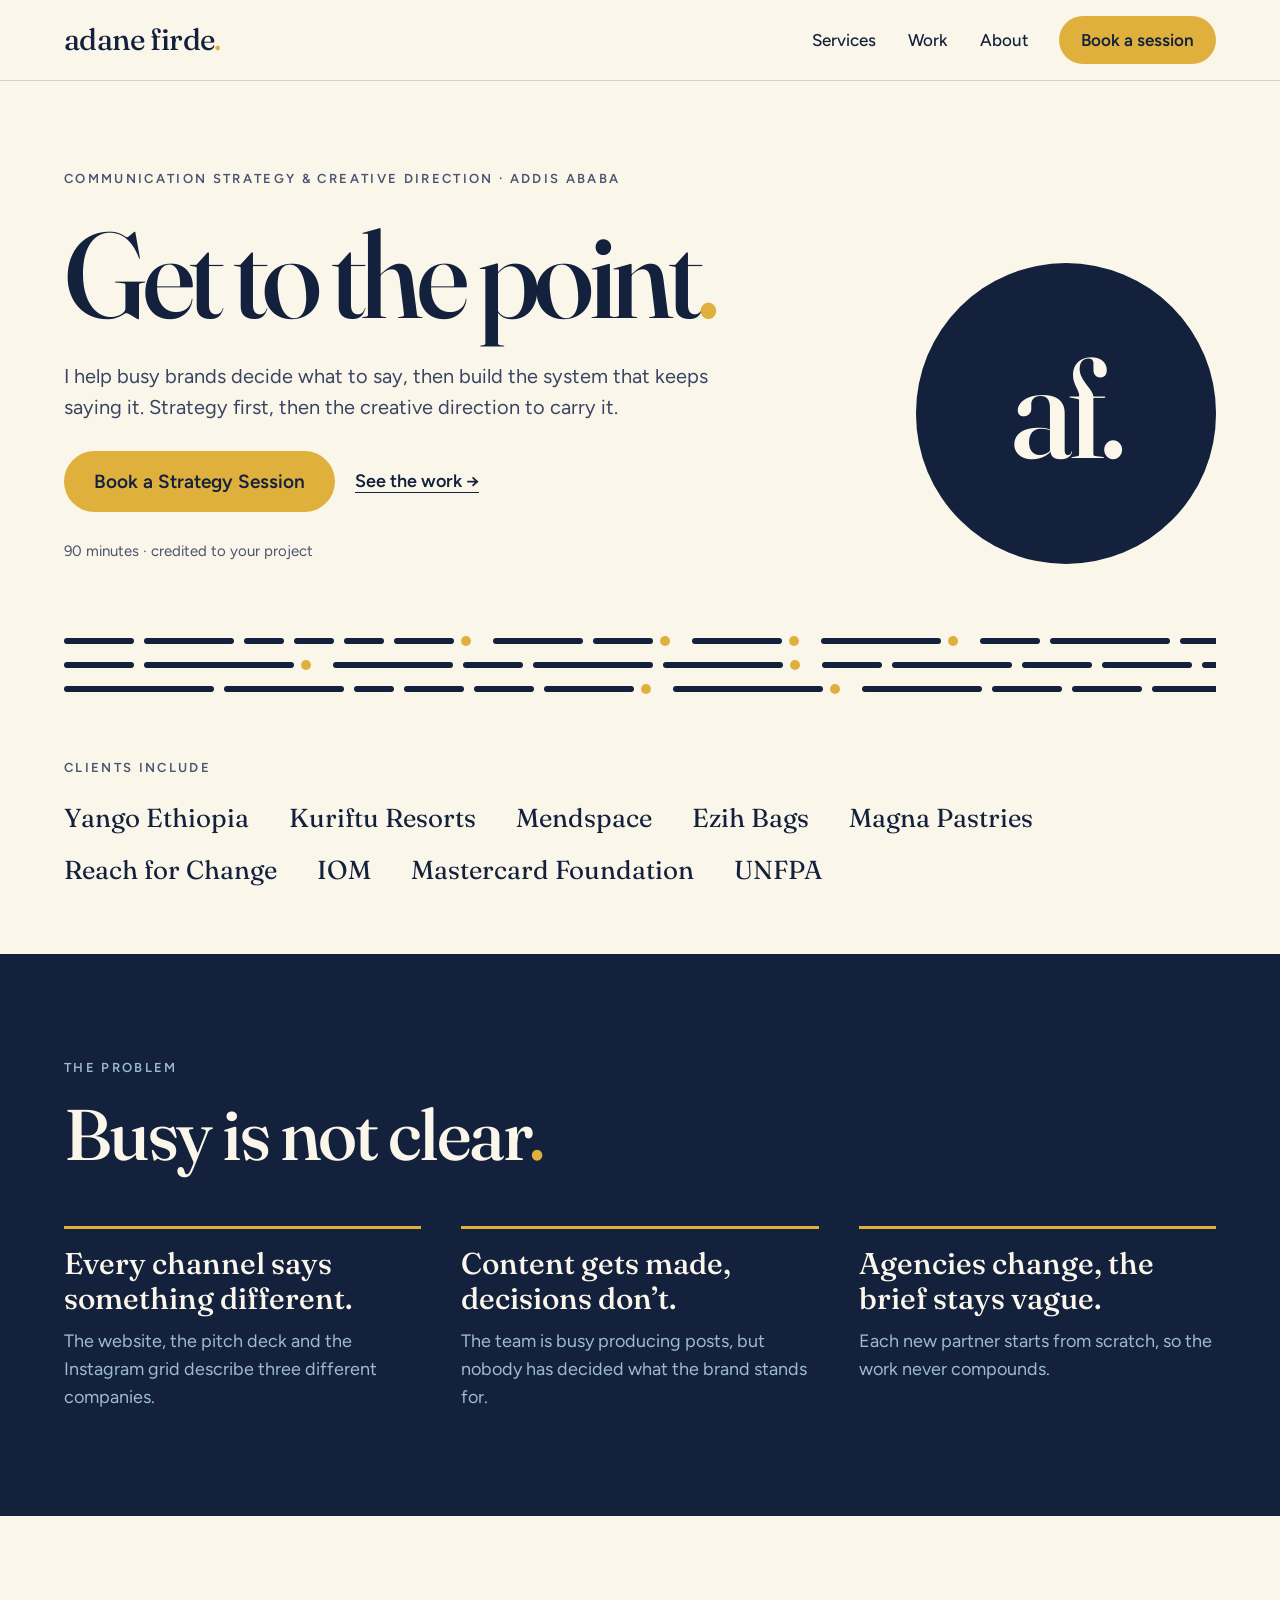
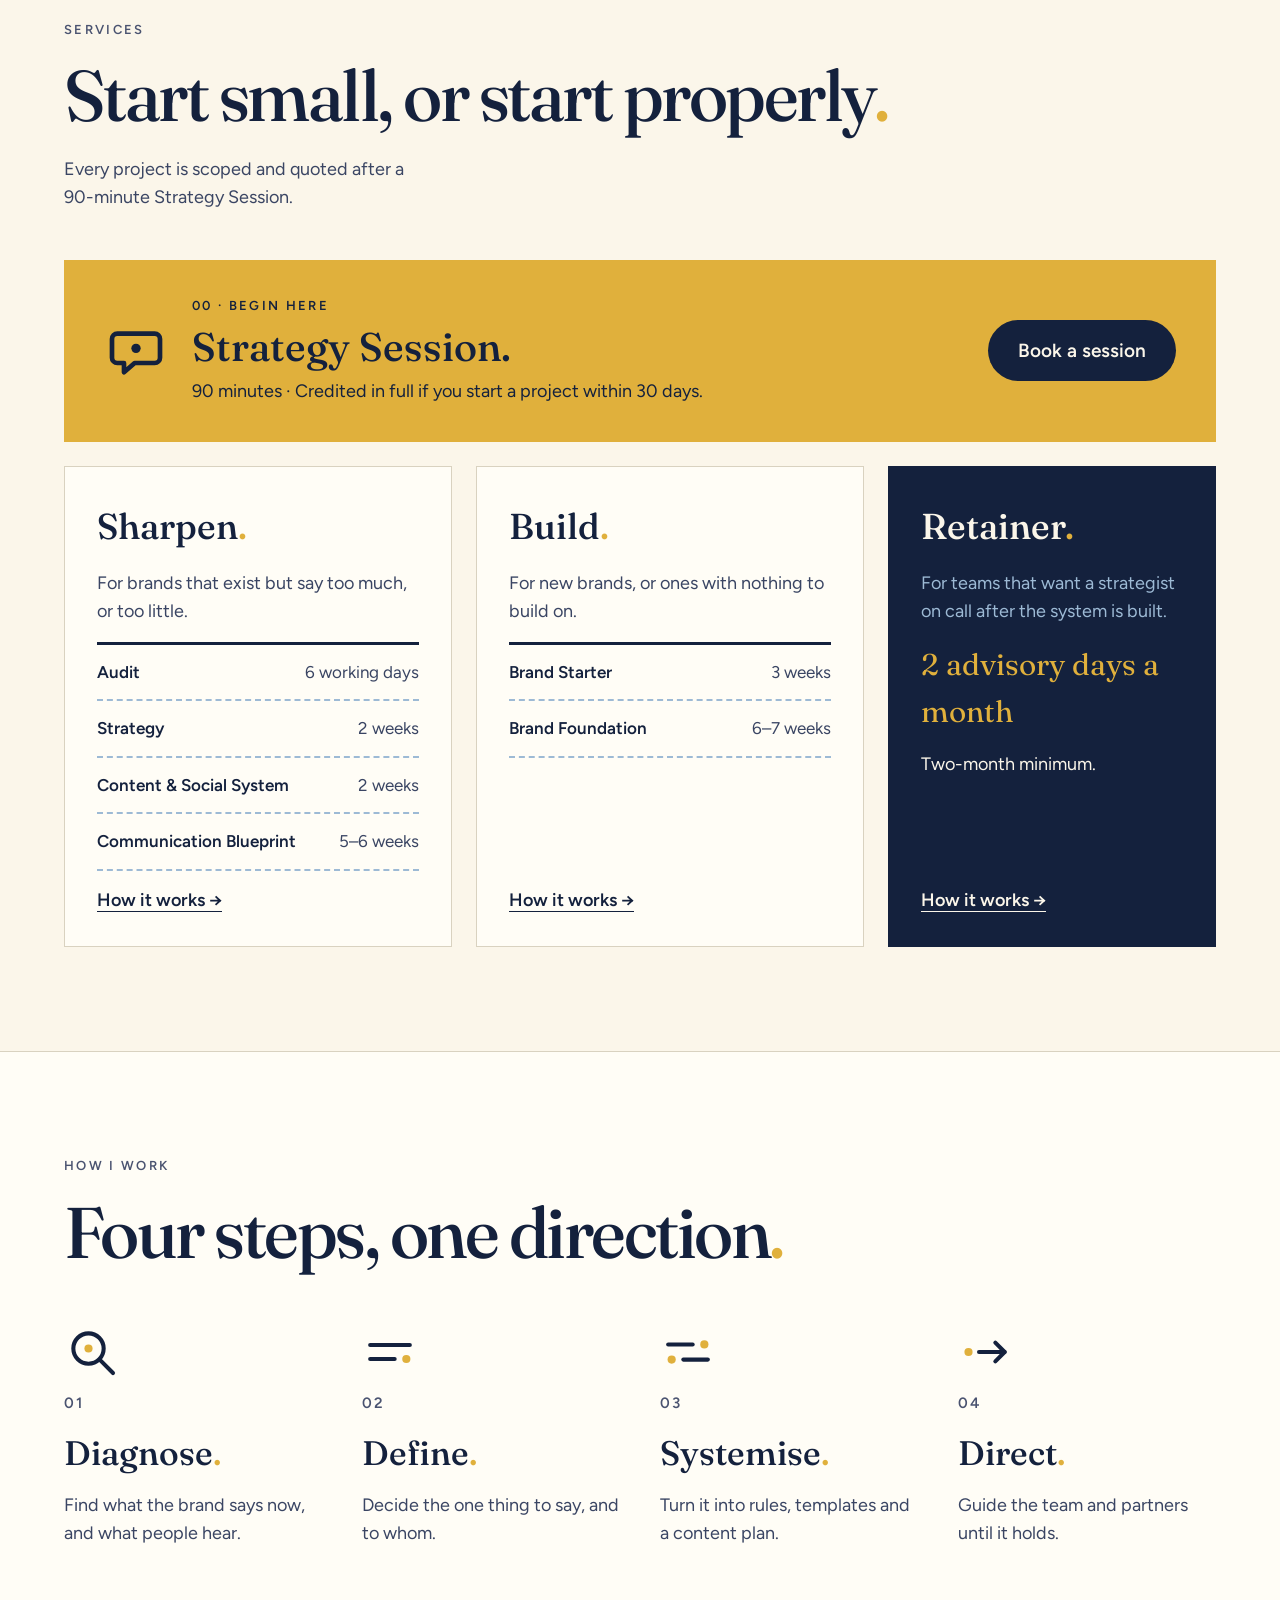
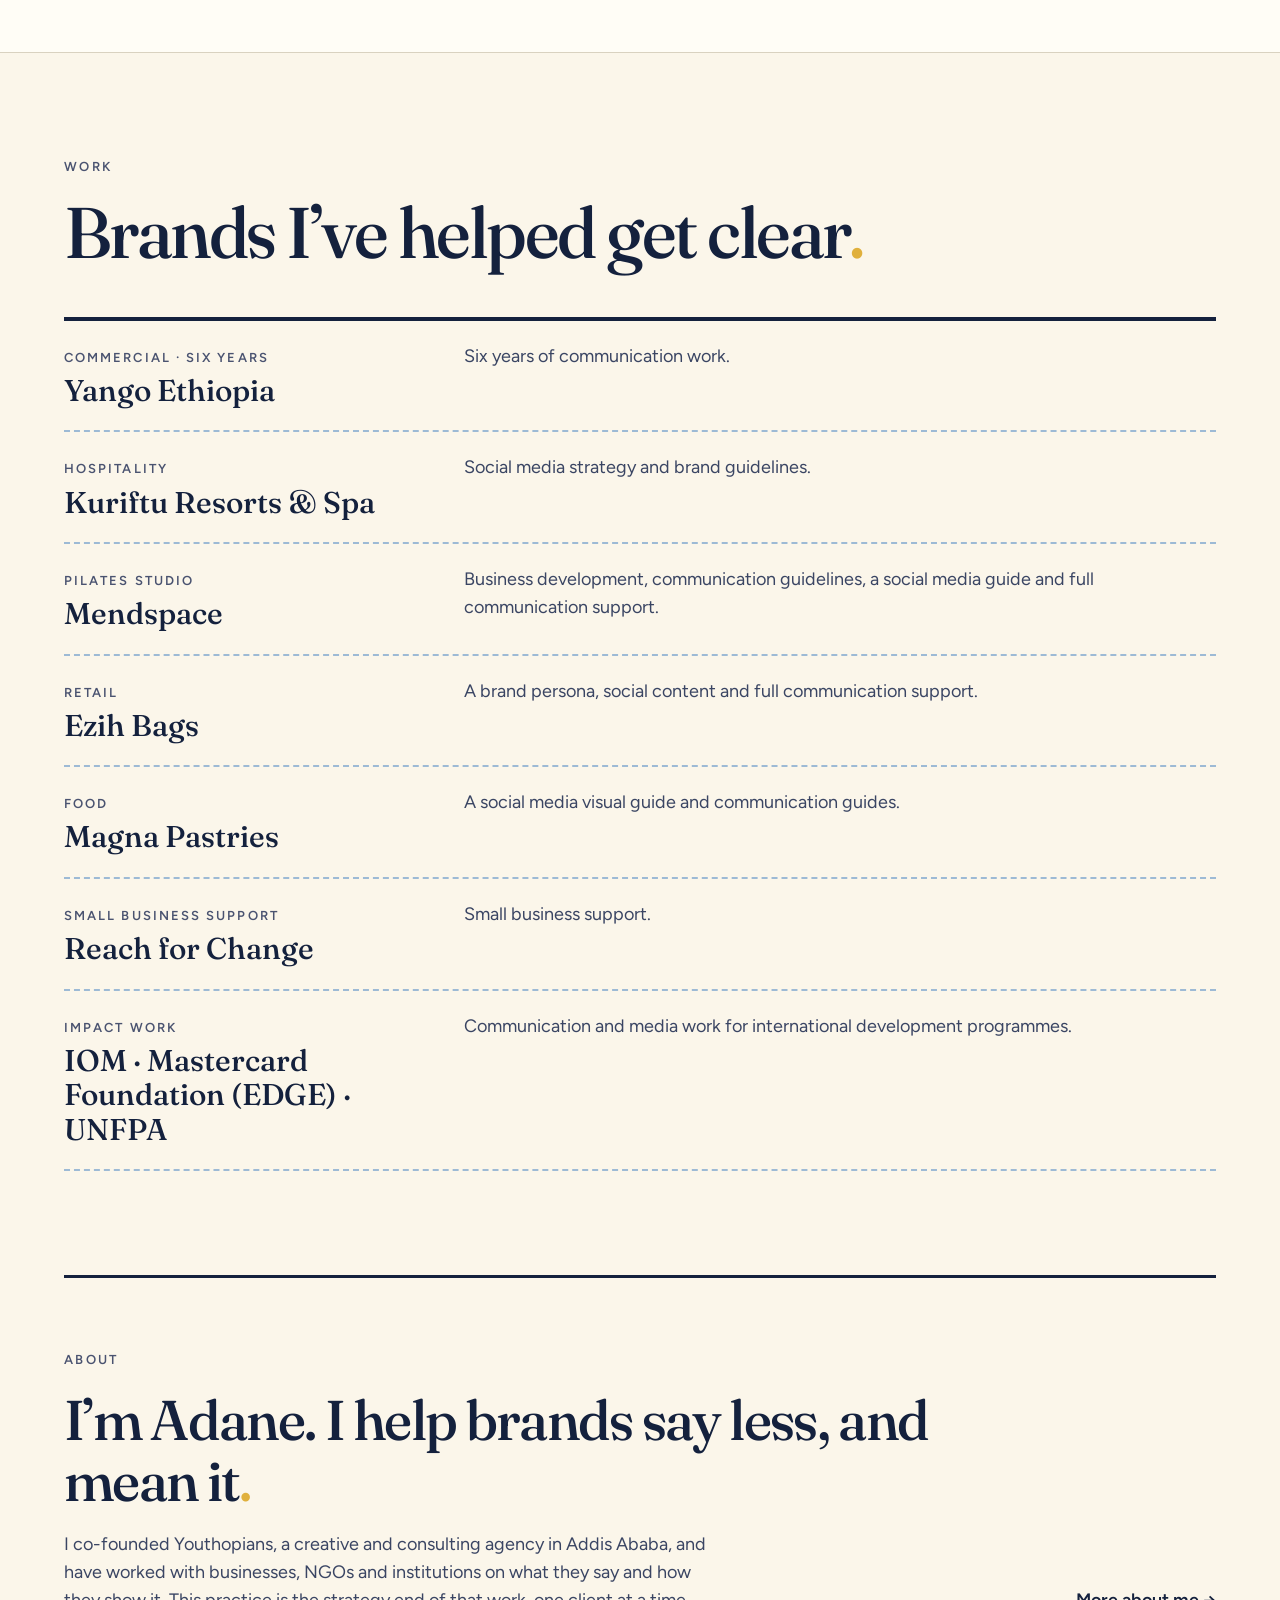
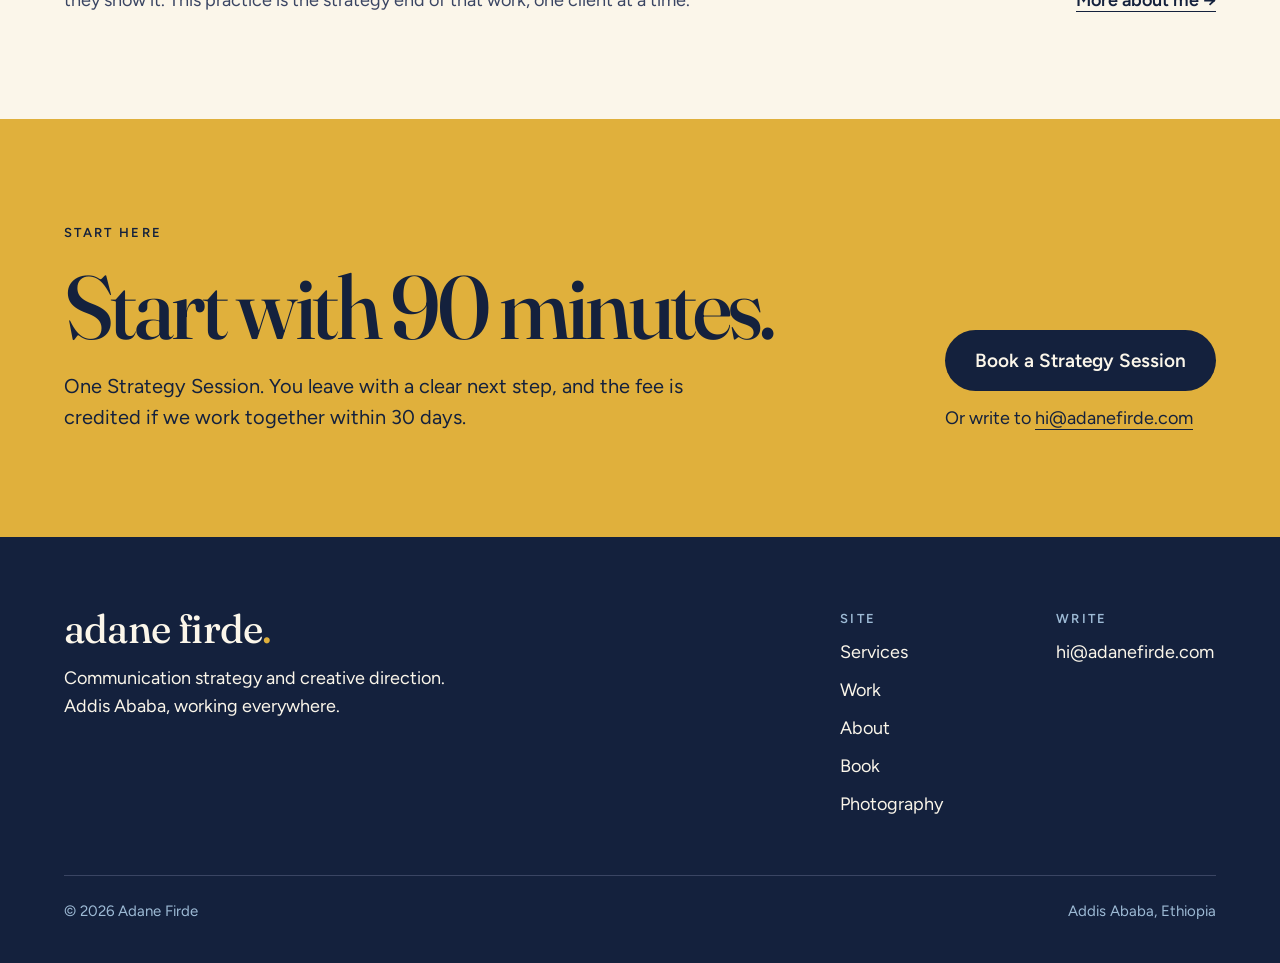
==== index.html @ 8142c3db "Remove all prices from the site Co-Authored-By: Claude Opus 5.5 <noreply@anthropic.com> Claude-Sessi" ====
<!doctype html>
<html lang="en">
<head>
<meta charset="utf-8">
<meta name="viewport" content="width=device-width, initial-scale=1">
<title>Adane Firde — Communication strategy & creative direction</title>
<meta name="description" content="Communication strategy and creative direction for busy brands in Addis Ababa and beyond. Every engagement starts with a 90-minute Strategy Session.">
<meta property="og:title" content="Adane Firde — Communication strategy & creative direction">
<meta property="og:description" content="Communication strategy and creative direction for busy brands in Addis Ababa and beyond. Every engagement starts with a 90-minute Strategy Session.">
<meta property="og:type" content="website">
<meta name="theme-color" content="#14213D">
<link rel="icon" href="assets/favicon.svg" type="image/svg+xml">
<link rel="preconnect" href="https://fonts.googleapis.com">
<link rel="preconnect" href="https://fonts.gstatic.com" crossorigin>
<link href="https://fonts.googleapis.com/css2?family=Fraunces:opsz,wght@9..144,400..600&family=Figtree:wght@400;500;600&display=swap" rel="stylesheet">
<link rel="stylesheet" href="assets/site.css">
</head>
<body>
<a class="skip" href="#main">Skip to content</a>
<header class="hdr"><div class="wrap">
<a class="wm" href="./" aria-label="adane firde, home">adane firde<span class="pt">.</span></a>
<button class="menu-btn" type="button" aria-expanded="false" aria-controls="nav">Menu <svg aria-hidden="true" width="22" height="22" viewBox="0 0 22 22"><path d="M2 7 H20 M2 15 H14" stroke="#14213D" stroke-width="2.4" stroke-linecap="round"/><circle cx="19" cy="15" r="2" fill="#E0B03C"/></svg></button>
<nav id="nav" class="nav" aria-label="Main"><a class="l" href="services/">Services</a><a class="l" href="#work">Work</a><a class="l" href="about/">About</a><a class="btn pri" href="book/">Book a session</a></nav>
</div></header>
<main id="main">
<section class="hero" aria-labelledby="hero-h"><div class="wrap">
<div class="hero-g"><div class="hero-l">
<p class="lab">Communication strategy &amp; creative direction · Addis Ababa</p>
<h1 id="hero-h" class="h1">Get to the point<span class="pt">.</span></h1>
<p class="lead">I help busy brands decide what to say, then build the system that keeps saying it. Strategy first, then the creative direction to carry it.</p>
<div class="cta-row"><a class="btn pri lg" href="book/">Book a Strategy Session</a><a class="more" href="#work">See the work →</a></div>
<p class="small">90 minutes · credited to your project</p>
</div>
<div class="hero-r"><div class="seal" role="img" aria-label="The af. seal"><span>af<span class="pt">.</span></span></div></div></div>
<div class="pattern" aria-hidden="true"><div class="prow"><i style="width:70px"></i><i style="width:90px"></i><i style="width:40px"></i><i style="width:40px"></i><i style="width:40px"></i><i style="width:60px"></i><b></b><i style="width:90px"></i><i style="width:60px"></i><b></b><i style="width:90px"></i><b></b><i style="width:120px"></i><b></b><i style="width:60px"></i><i style="width:120px"></i><i style="width:120px"></i><i style="width:40px"></i><i style="width:40px"></i><i style="width:60px"></i><b></b><i style="width:60px"></i></div><div class="prow"><i style="width:70px"></i><i style="width:150px"></i><b></b><i style="width:120px"></i><i style="width:60px"></i><i style="width:120px"></i><i style="width:120px"></i><b></b><i style="width:60px"></i><i style="width:120px"></i><i style="width:70px"></i><i style="width:90px"></i><i style="width:60px"></i><i style="width:150px"></i><i style="width:40px"></i><i style="width:120px"></i></div><div class="prow"><i style="width:150px"></i><i style="width:120px"></i><i style="width:40px"></i><i style="width:60px"></i><i style="width:60px"></i><i style="width:90px"></i><b></b><i style="width:150px"></i><b></b><i style="width:120px"></i><i style="width:70px"></i><i style="width:70px"></i><i style="width:120px"></i><i style="width:40px"></i><i style="width:70px"></i><i style="width:150px"></i><b></b></div></div>
<p class="lab" style="margin-top:64px">Clients include</p>
<div class="clients"><span>Yango Ethiopia</span><span>Kuriftu Resorts</span><span>Mendspace</span><span>Ezih Bags</span><span>Magna Pastries</span><span>Reach for Change</span><span>IOM</span><span>Mastercard Foundation</span><span>UNFPA</span></div>
</div></section>
<section class="sec navy on-navy" aria-labelledby="prob-h"><div class="wrap">
<div class="stack" style="max-width:760px;margin-bottom:56px"><p class="lab">The problem</p><h2 id="prob-h" class="h2">Busy is not clear<span class="pt">.</span></h2></div>
<div class="grid3">
<div class="rule"><h3 class="h3">Every channel says something different.</h3><p class="t">The website, the pitch deck and the Instagram grid describe three different companies.</p></div>
<div class="rule"><h3 class="h3">Content gets made, decisions don’t.</h3><p class="t">The team is busy producing posts, but nobody has decided what the brand stands for.</p></div>
<div class="rule"><h3 class="h3">Agencies change, the brief stays vague.</h3><p class="t">Each new partner starts from scratch, so the work never compounds.</p></div>
</div></div></section>
<section class="sec" aria-labelledby="off-h"><div class="wrap">
<div class="head-row"><div class="stack"><p class="lab">Services</p><h2 id="off-h" class="h2">Start small, or start properly<span class="pt">.</span></h2></div><p class="t" style="max-width:360px">Every project is scoped and quoted after a 90-minute Strategy Session.</p></div>
<div class="session on-mus"><div class="in"><svg aria-hidden="true" width="64" height="64" viewBox="0 0 96 96"><path d="M20 22 H76 A8 8 0 0 1 84 30 V58 A8 8 0 0 1 76 66 H46 L30 80 V66 H20 A8 8 0 0 1 12 58 V30 A8 8 0 0 1 20 22 Z" fill="none" stroke="#14213D" stroke-width="7" stroke-linecap="round" stroke-linejoin="round"/><circle cx="48" cy="44" r="7" fill="#14213D"/></svg><div><p class="lab"><span class="ix">00 · </span>Begin here</p><h3 class="serif" style="font-size:40px">Strategy Session<span class="pt">.</span></h3><p>90 minutes · Credited in full if you start a project within 30 days.</p></div></div><a class="btn dark lg" href="book/">Book a session</a></div>
<div class="cards">
<article class="card"><h3 class="serif" style="font-size:36px">Sharpen<span class="pt">.</span></h3><p class="t">For brands that exist but say too much, or too little.</p><div class="rows"><div><span class="n">Audit</span><span class="p">6 working days</span></div><div><span class="n">Strategy</span><span class="p">2 weeks</span></div><div><span class="n">Content &amp; Social System</span><span class="p">2 weeks</span></div><div><span class="n">Communication Blueprint</span><span class="p">5–6 weeks</span></div></div><a class="more" href="services/#sharpen">How it works →</a></article>
<article class="card"><h3 class="serif" style="font-size:36px">Build<span class="pt">.</span></h3><p class="t">For new brands, or ones with nothing to build on.</p><div class="rows"><div><span class="n">Brand Starter</span><span class="p">3 weeks</span></div><div><span class="n">Brand Foundation</span><span class="p">6–7 weeks</span></div></div><a class="more" href="services/#build">How it works →</a></article>
<article class="card dk on-navy"><h3 class="serif" style="font-size:36px">Retainer<span class="pt">.</span></h3><p class="t">For teams that want a strategist on call after the system is built.</p><p class="price">2 advisory days a month</p><p>Two-month minimum.</p><a class="more" href="services/#retainer">How it works →</a></article>
</div></div></section>
<section class="sec paper" aria-labelledby="m-h"><div class="wrap">
<div class="stack" style="margin-bottom:56px"><p class="lab">How I work</p><h2 id="m-h" class="h2">Four steps, one direction<span class="pt">.</span></h2></div>
<ol class="steps">
<li><svg aria-hidden="true" width="56" height="56" viewBox="0 0 96 96"><circle cx="42" cy="42" r="26" fill="none" stroke="#14213D" stroke-width="7" stroke-linecap="round" stroke-linejoin="round"/><path d="M62 62 L84 84" fill="none" stroke="#14213D" stroke-width="7" stroke-linecap="round" stroke-linejoin="round"/><circle cx="42" cy="42" r="7" fill="#E0B03C"/></svg><p class="num">01</p><h3 class="serif" style="font-size:34px">Diagnose<span class="pt">.</span></h3><p class="t">Find what the brand says now, and what people hear.</p></li>
<li><svg aria-hidden="true" width="56" height="56" viewBox="0 0 96 96"><path d="M14 36 H82" fill="none" stroke="#14213D" stroke-width="7" stroke-linecap="round" stroke-linejoin="round"/><path d="M14 60 H56" fill="none" stroke="#14213D" stroke-width="7" stroke-linecap="round" stroke-linejoin="round"/><circle cx="76" cy="60" r="7" fill="#E0B03C"/></svg><p class="num">02</p><h3 class="serif" style="font-size:34px">Define<span class="pt">.</span></h3><p class="t">Decide the one thing to say, and to whom.</p></li>
<li><svg aria-hidden="true" width="56" height="56" viewBox="0 0 96 96"><path d="M14 35 H56" fill="none" stroke="#14213D" stroke-width="7" stroke-linecap="round" stroke-linejoin="round"/><circle cx="76" cy="35" r="7" fill="#E0B03C"/><circle cx="20" cy="61" r="7" fill="#E0B03C"/><path d="M40 61 H82" fill="none" stroke="#14213D" stroke-width="7" stroke-linecap="round" stroke-linejoin="round"/></svg><p class="num">03</p><h3 class="serif" style="font-size:34px">Systemise<span class="pt">.</span></h3><p class="t">Turn it into rules, templates and a content plan.</p></li>
<li><svg aria-hidden="true" width="56" height="56" viewBox="0 0 96 96"><circle cx="18" cy="48" r="7" fill="#E0B03C"/><path d="M36 48 H80" fill="none" stroke="#14213D" stroke-width="7" stroke-linecap="round" stroke-linejoin="round"/><path d="M64 32 L80 48 L64 64" fill="none" stroke="#14213D" stroke-width="7" stroke-linecap="round" stroke-linejoin="round"/></svg><p class="num">04</p><h3 class="serif" style="font-size:34px">Direct<span class="pt">.</span></h3><p class="t">Guide the team and partners until it holds.</p></li>
</ol></div></section>
<section id="work" class="sec" aria-labelledby="w-h"><div class="wrap">
<div class="head-row"><div class="stack"><p class="lab">Work</p><h2 id="w-h" class="h2">Brands I’ve helped get clear<span class="pt">.</span></h2></div></div>
<div class="work"><article><div><p class="k">Commercial · six years</p><h3 class="h3">Yango Ethiopia</h3></div><p class="t">Six years of communication work.</p></article><article><div><p class="k">Hospitality</p><h3 class="h3">Kuriftu Resorts &amp; Spa</h3></div><p class="t">Social media strategy and brand guidelines.</p></article><article><div><p class="k">Pilates studio</p><h3 class="h3">Mendspace</h3></div><p class="t">Business development, communication guidelines, a social media guide and full communication support.</p></article><article><div><p class="k">Retail</p><h3 class="h3">Ezih Bags</h3></div><p class="t">A brand persona, social content and full communication support.</p></article><article><div><p class="k">Food</p><h3 class="h3">Magna Pastries</h3></div><p class="t">A social media visual guide and communication guides.</p></article><article><div><p class="k">Small business support</p><h3 class="h3">Reach for Change</h3></div><p class="t">Small business support.</p></article><article><div><p class="k">Impact work</p><h3 class="h3">IOM · Mastercard Foundation (EDGE) · UNFPA</h3></div><p class="t">Communication and media work for international development programmes.</p></article></div>
</div></section>
<section class="sec" style="padding-top:0" aria-labelledby="a-h"><div class="wrap">
<div style="border-top:3px solid var(--navy);padding-top:72px;display:flex;flex-wrap:wrap;gap:48px;align-items:flex-end;justify-content:space-between">
<div class="stack" style="flex:999 1 560px"><p class="lab">About</p><h2 id="a-h" class="serif" style="font-size:clamp(34px,4.4vw,56px);line-height:1.08;letter-spacing:-.03em">I’m Adane. I help brands say less, and mean it<span class="pt">.</span></h2>
<p class="t" style="max-width:660px">I co-founded Youthopians, a creative and consulting agency in Addis Ababa, and have worked with businesses, NGOs and institutions on what they say and how they show it. This practice is the strategy end of that work, one client at a time.</p></div>
<a class="more" href="about/">More about me →</a></div></div></section>
<section class="sec mus on-mus" aria-labelledby="b-h"><div class="wrap">
<div style="display:flex;flex-wrap:wrap;justify-content:space-between;align-items:flex-end;gap:40px">
<div class="stack" style="max-width:760px"><p class="lab">Start here</p><h2 id="b-h" class="serif" style="font-size:clamp(46px,7vw,104px);line-height:.98;letter-spacing:-.04em">Start with 90 minutes<span class="pt">.</span></h2><p style="font-size:20px;max-width:620px">One Strategy Session. You leave with a clear next step, and the fee is credited if we work together within 30 days.</p></div>
<div class="stack" style="gap:14px;align-items:flex-start"><a class="btn dark lg" href="book/">Book a Strategy Session</a><p>Or write to <a href="mailto:hi@adanefirde.com">hi@adanefirde.com</a></p></div>
</div></div></section>
</main>
<footer class="ftr"><div class="wrap">
<div class="ftr-g">
<div class="stack" style="max-width:420px;gap:16px"><a class="wm" href="./" style="font-size:40px">adane firde<span class="pt">.</span></a><p>Communication strategy and creative direction. Addis Ababa, working everywhere.</p></div>
<div style="display:flex;flex-wrap:wrap;gap:56px">
<div class="ftr-c"><p class="lab" style="color:var(--sky)">Site</p><a href="services/">Services</a><a href="#work">Work</a><a href="about/">About</a><a href="book/">Book</a><a href="photography/">Photography</a></div>
<div class="ftr-c"><p class="lab" style="color:var(--sky)">Write</p><a href="mailto:hi@adanefirde.com">hi@adanefirde.com</a></div>
</div></div>
<div class="ftr-b"><p>© 2026 Adane Firde</p><p>Addis Ababa, Ethiopia</p></div>
</div></footer>
<script>
(function(){var b=document.querySelector('.menu-btn'),n=document.getElementById('nav');if(!b)return;b.addEventListener('click',function(){var o=n.classList.toggle('open');b.setAttribute('aria-expanded',o?'true':'false')})})();
</script>

</body>
</html>
---- assets/site.css ----
:root{--navy:#14213D;--cream:#FBF6EA;--mus:#E0B03C;--mus-h:#C99A2E;--sky:#9DBAD5;--paper:#FFFDF6;--line:#D9D2C0;--soft:#3A4563;--lab:#4A5370;--serif:"Fraunces",Georgia,serif;--sans:"Figtree",Arial,sans-serif}
*{box-sizing:border-box}
html{scroll-behavior:smooth}
body{margin:0;background:var(--cream);color:var(--navy);font-family:var(--sans);font-size:18px;line-height:1.55;-webkit-font-smoothing:antialiased}
h1,h2,h3,p,ul,ol,dl,dd,figure{margin:0}
a{color:var(--navy);text-underline-offset:5px}
a:hover{color:#0B1326}
:focus-visible{outline:3px solid var(--sky);outline-offset:2px}
.skip{position:absolute;left:-999px;top:8px;background:var(--mus);padding:10px 16px;border-radius:999px;font-weight:600;z-index:10}
.skip:focus{left:16px}
.wrap{max-width:1760px;margin:0 auto;padding:0 clamp(48px,5vw,96px)}
.pt{color:var(--mus)}
.on-mus .pt{color:var(--navy)}
.lab{font-size:13px;font-weight:600;letter-spacing:.18em;text-transform:uppercase;color:var(--lab)}
.on-navy .lab{color:var(--sky)}
.on-mus .lab{color:var(--navy)}
.serif{font-family:var(--serif);font-weight:500}
.wm{font-family:var(--serif);font-weight:450;letter-spacing:-.02em;text-decoration:none;font-size:30px;line-height:1}
.lead{font-size:clamp(20px,1.4vw,24px);color:var(--soft);max-width:680px}
.work .t,.tier .t,.rule .t{max-width:62ch}
.t{color:var(--soft)}
.on-navy .t{color:var(--sky)}
/* header */
.hdr{border-bottom:1px solid var(--line);background:var(--cream)}
.hdr .wrap{display:flex;flex-wrap:wrap;align-items:center;justify-content:space-between;gap:16px;padding-top:16px;padding-bottom:16px}
.nav{display:flex;flex-wrap:wrap;align-items:center;gap:28px}
.nav a.l{font-size:17px;font-weight:500;text-decoration:none;padding:10px 2px}
.nav a.l[aria-current]{font-weight:600;text-decoration:underline}
.menu-btn{display:none}
/* buttons */
.btn{display:inline-flex;align-items:center;justify-content:center;min-height:44px;padding:11px 22px;border-radius:999px;font-weight:600;font-size:17px;text-decoration:none;border:0;cursor:pointer;font-family:var(--sans)}
.btn.lg{padding:16px 30px;font-size:19px}
.btn.pri{background:var(--mus);color:var(--navy)}
.btn.pri:hover{background:var(--mus-h);color:var(--navy)}
.btn.dark{background:var(--navy);color:var(--cream)}
.btn.dark:hover{background:#0B1326;color:var(--cream)}
.btn.out{background:transparent;color:var(--navy);box-shadow:inset 0 0 0 2px var(--navy)}
.more{font-size:18px;font-weight:600}
/* sections */
.sec{padding:104px 0}
.navy{background:var(--navy);color:var(--cream)}
.mus{background:var(--mus);color:var(--navy)}
.paper{background:var(--paper);border-top:1px solid var(--line);border-bottom:1px solid var(--line)}
.h1{font-family:var(--serif);font-weight:500;font-size:clamp(60px,9.5vw,176px);line-height:.95;letter-spacing:-.045em}
.h2{font-family:var(--serif);font-weight:500;font-size:clamp(40px,5.6vw,96px);line-height:1;letter-spacing:-.035em}
.h3{font-family:var(--serif);font-weight:500;font-size:30px;line-height:1.15}
.stack{display:flex;flex-direction:column;gap:20px}
.head-row{display:flex;flex-wrap:wrap;justify-content:space-between;align-items:flex-end;gap:24px;margin-bottom:48px}
.grid3{display:grid;grid-template-columns:repeat(auto-fit,minmax(260px,1fr));gap:40px}
.rule{border-top:3px solid var(--navy);padding-top:18px;display:flex;flex-direction:column;gap:12px}
.on-navy .rule{border-color:var(--mus)}
.on-navy .h3,.on-navy .h2{color:var(--cream)}
/* hero */
.hero{padding:88px 0 64px}
.hero-g{display:flex;flex-wrap:wrap;gap:64px;align-items:flex-end}
.hero-l{flex:999 1 560px;min-width:0;display:flex;flex-direction:column;gap:28px}
.hero-r{flex:1 1 300px}
.cta-row{display:flex;flex-wrap:wrap;gap:20px;align-items:center}
.small{font-size:15px;color:var(--lab)}
.seal{aspect-ratio:1/1;width:100%;max-width:480px;border-radius:50%;background:var(--navy);display:flex;align-items:center;justify-content:center;margin-left:auto}
.seal span{font-family:var(--serif);font-weight:500;font-size:clamp(90px,11vw,170px);letter-spacing:-.04em;color:var(--cream);line-height:1;transform:translateY(-4%)}
.pattern{display:flex;flex-direction:column;gap:14px;overflow:hidden;margin-top:72px}
.prow{display:flex;align-items:center;gap:10px;white-space:nowrap}
.pattern i{display:block;flex:none;height:6px;border-radius:3px;background:var(--navy)}
.pattern b{display:block;flex:none;width:10px;height:10px;border-radius:5px;background:var(--mus);margin:0 12px 0 -3px}
/* clients */
.clients{display:flex;flex-wrap:wrap;gap:12px 40px;margin-top:20px}
.clients span{font-family:var(--serif);font-size:26px;color:var(--navy)}
/* offers */
.session{background:var(--mus);padding:36px 40px;display:flex;flex-wrap:wrap;align-items:center;justify-content:space-between;gap:24px;margin-bottom:24px}
.session .in{display:flex;align-items:center;gap:24px}
.cards{display:flex;flex-wrap:wrap;gap:24px}
.card{flex:1 1 340px;background:var(--paper);border:1px solid var(--line);padding:32px;display:flex;flex-direction:column;gap:16px}
.card.dk{flex:1 1 280px;background:var(--navy);border-color:var(--navy);color:var(--cream)}
.rows{border-top:3px solid var(--navy);display:flex;flex-direction:column}
.rows div{display:flex;flex-wrap:wrap;justify-content:space-between;gap:4px 16px;padding:14px 0;border-bottom:2px dashed var(--sky);font-size:17px}
.rows .n{font-weight:600}
.rows .p{color:var(--soft);text-align:right;white-space:nowrap}
.rows .p b{color:var(--navy)}
.card .more{margin-top:auto}
.card.dk .more{color:var(--cream)}
.price{font-family:var(--serif);font-size:30px;color:var(--mus)}
/* method */
.steps{list-style:none;padding:0;display:grid;grid-template-columns:repeat(auto-fit,minmax(220px,1fr));gap:40px}
.steps li{display:flex;flex-direction:column;gap:12px}
.num{font-size:15px;font-weight:600;letter-spacing:.16em;color:var(--lab)}
/* work */
.work{display:flex;flex-direction:column;border-top:4px solid var(--navy)}
.work article{display:grid;grid-template-columns:minmax(200px,1fr) minmax(0,2fr);gap:24px;padding:22px 0;border-bottom:2px dashed var(--sky);align-items:baseline}
.work .k{font-size:13px;font-weight:600;letter-spacing:.16em;text-transform:uppercase;color:var(--lab);margin-bottom:6px}
/* list */
.dots{list-style:none;padding:0;display:flex;flex-direction:column}
.dots li{display:flex;gap:14px;align-items:center;padding:14px 0;border-bottom:2px dashed var(--sky)}
.dots li::before{content:"";flex:none;width:10px;height:10px;border-radius:5px;background:var(--mus)}
.dots.no li::before{width:16px;height:3px;border-radius:0;background:var(--navy)}
.th{font-size:15px;font-weight:600;letter-spacing:.16em;text-transform:uppercase;border-top:4px solid var(--navy);border-bottom:2px solid var(--navy);padding:12px 0}
/* services page */
.tier{display:grid;grid-template-columns:repeat(auto-fit,minmax(260px,1fr));gap:32px;padding:40px 0;border-bottom:2px dashed var(--sky)}
.group-h{border-bottom:4px solid var(--navy);padding-bottom:24px;display:flex;flex-direction:column;gap:12px}
.toc{flex:1 1 260px;display:flex;flex-direction:column;border-top:3px solid var(--navy)}
.toc a{display:flex;justify-content:space-between;padding:14px 0;border-bottom:2px dashed var(--sky);font-weight:600;text-decoration:none}
/* footer */
.ftr{background:var(--navy);color:var(--cream);padding:72px 0 40px}
.ftr a{color:var(--cream);text-decoration:none}
.ftr a:hover{text-decoration:underline;color:var(--cream)}
.ftr-g{display:flex;flex-wrap:wrap;justify-content:space-between;gap:48px}
.ftr-c{display:flex;flex-direction:column;gap:10px;min-width:160px}
.ftr-b{margin-top:56px;padding-top:24px;border-top:1px solid var(--soft);display:flex;flex-wrap:wrap;justify-content:space-between;gap:16px;font-size:15px;color:var(--sky)}
/* booking */
.book-g{display:flex;flex-wrap:wrap;gap:56px;align-items:flex-start;margin-top:56px}
.book-f{flex:999 1 600px;min-width:0;display:flex;flex-direction:column;gap:40px}
.book-s{flex:1 1 340px;background:var(--navy);color:var(--cream);padding:40px;display:flex;flex-direction:column;gap:20px}
.book-s a{color:var(--cream)}
.step-h{display:flex;align-items:baseline;gap:14px;border-top:3px solid var(--navy);padding-top:16px;margin-bottom:18px}
.step-h h2{font-family:var(--serif);font-weight:500;font-size:32px}
fieldset{border:0;padding:0;margin:0;min-width:0}
legend{padding:0;width:100%}
.chips{display:flex;flex-wrap:wrap;gap:12px}
.chip{position:relative}
.chip input{position:absolute;opacity:0;width:1px;height:1px}
.chip label{min-height:56px;min-width:120px;padding:12px 18px;display:flex;flex-direction:column;gap:2px;border:2px solid var(--line);background:var(--paper);font-weight:600;cursor:pointer}
.chip label small{font-size:14px;font-weight:400;color:var(--soft)}
.chip input:checked+label{background:var(--navy);border-color:var(--navy);color:var(--cream)}
.chip input:checked+label small{color:var(--sky)}
.chip input:focus-visible+label{outline:3px solid var(--sky);outline-offset:2px}
.fields{display:flex;flex-wrap:wrap;gap:20px}
.field{display:flex;flex-direction:column;gap:8px;flex:1 1 260px}
.field label{font-size:15px;font-weight:600}
.field input,.field textarea{min-height:48px;padding:12px 14px;border:1px solid var(--navy);background:var(--paper);font:inherit;font-size:17px;color:var(--navy);border-radius:0}
.field input:focus,.field textarea:focus{outline:3px solid var(--sky);outline-offset:0}
.sum{display:flex;flex-direction:column;border-top:1px solid var(--soft)}
.sum div{display:flex;justify-content:space-between;gap:12px;padding:12px 0;border-bottom:1px solid var(--soft);font-size:17px}
.sum span:first-child{color:var(--sky)}
.done{background:var(--mus);padding:40px;display:flex;flex-direction:column;gap:16px}
.stack>.field{flex:0 0 auto}
[hidden]{display:none!important}
@media (max-width:820px){
 body{font-size:17px}
 .wrap{padding:0 22px}
 .sec{padding:64px 0}
 .hero{padding:48px 0 40px}
 .hero-g{gap:40px}
 .seal{max-width:260px;margin:0}
 .menu-btn{display:inline-flex;align-items:center;gap:10px;min-height:44px;padding:8px 4px;background:none;border:0;font:600 16px var(--sans);color:var(--navy);cursor:pointer}
 .nav{display:none;width:100%;flex-direction:column;align-items:stretch;gap:0;padding-top:8px}
 .nav.open{display:flex}
 .nav a.l{padding:14px 0;border-bottom:1px solid var(--line);font-size:18px}
 .nav .btn{margin-top:16px}
 .session{padding:24px}
 .session .in{flex-direction:column;align-items:flex-start}
 .card{padding:24px}
 .work article{grid-template-columns:1fr;gap:6px}
 .pattern{margin-top:48px}
 .book-s{padding:28px}
 .head-row{margin-bottom:32px}
}
/* phone composition: one left edge, 8px rhythm, headings lead */
@media (max-width:600px){
 body{font-size:17px;line-height:1.5}
 .wrap{padding:0 24px}
 h1,h2,h3,.price{text-wrap:balance}
 p,li{text-wrap:pretty}
 .sec{padding:56px 0}
 .hero{padding:32px 0 40px}
 /* labels: quiet sentence case, not tracked caps */
 .lab,.th,.work .k{font-size:15px;letter-spacing:0;text-transform:none;font-weight:600}
 .lab::first-letter{text-transform:uppercase}
 .num,.ix{display:none}
 /* type scale 52 / 40 / 28 / 24 */
 .h1,.h1[style]{font-size:52px!important;line-height:.98;letter-spacing:-.04em}
 .h2,.h2[style]{font-size:40px!important;line-height:1.02;letter-spacing:-.03em}
 .h3{font-size:24px;line-height:1.2}
 .lead{font-size:19px}
 .stack{gap:16px}
 .stack[style*="margin-bottom"]{margin-bottom:32px!important}
 .head-row{margin-bottom:32px;gap:16px}
 /* hero: seal becomes a small mark above the headline */
 .hero-g{gap:24px}
 .hero-r{order:-1;flex:0 0 auto}
 .seal{width:72px;max-width:72px}
 .seal span{font-size:30px}
 .hero-l{gap:20px}
 .cta-row{gap:16px}
 .cta-row .btn{width:100%}
 .pattern{margin-top:40px;gap:10px}
 /* clients: aligned two-column list */
 .lab[style*="margin-top:64px"]{margin-top:40px!important}
 .clients{display:grid;grid-template-columns:1fr 1fr;gap:8px 16px;margin-top:16px}
 .clients span{font-size:19px;line-height:1.3}
 /* dividers: one quiet hairline everywhere */
 .rows div,.dots li,.work article,.tier,.toc a{border-bottom:1px solid var(--line)}
 .grid3{gap:32px}
 .rule{padding-top:16px;gap:8px}
 /* offers */
 .session,.session[style]{padding:28px 24px!important;gap:20px;margin-bottom:16px}
 .session svg{display:none}
 .session h3,.session h2{font-size:34px!important}
 .session .serif[style*="48px"]{font-size:36px!important}
 .cards{gap:16px}
 .card{padding:24px;gap:12px}
 .card h3[style]{font-size:30px!important}
 .rows div{flex-direction:column;align-items:flex-start;gap:2px;padding:12px 0}
 .rows .p{text-align:left;font-size:16px}
 .price,.price[style]{font-size:26px!important;line-height:1.15}
 /* method: icon column + text column */
 .steps{grid-template-columns:1fr;gap:28px}
 .steps li{display:grid;grid-template-columns:44px 1fr;column-gap:16px;row-gap:4px;align-items:start}
 .steps li svg{grid-row:1/span 3;width:44px;height:44px}
 .steps li h3[style]{font-size:26px!important;line-height:1.1}
 /* work */
 .work article{padding:16px 0;gap:4px}
 .work .k{margin-bottom:2px;color:var(--lab)}
 .work .h3{font-size:22px}
 div[style*="padding-top:72px"]{padding-top:40px!important;gap:24px!important}
 h2.serif[style*="clamp(34px"]{font-size:30px!important}
 h2.serif[style*="clamp(46px"],h2.serif[style*="clamp(40px"]{font-size:40px!important}
 /* services */
 .toc{flex-direction:row;flex-wrap:wrap;gap:8px;border-top:0}
 .toc a{border:1.5px solid var(--navy);border-radius:999px;padding:8px 14px;font-size:15px}
 .toc a span[aria-hidden]{display:none}
 .group-h{padding-bottom:20px;gap:8px;border-bottom-width:3px}
 .tier{grid-template-columns:1fr;gap:16px;padding:28px 0}
 .tier h3[style]{font-size:30px!important}
 .tier .serif[style*="28px"]{font-size:22px!important}
 .tier .stack{gap:8px!important}
 .tier .dots li{padding:4px 0!important}
 #retainer .navy{padding:32px 24px!important;gap:24px!important}
 .rule h3[style]{font-size:24px!important}
 /* about */
 .sec[style*="padding-top:0"] .wrap>div[style*="gap:56px"]{gap:12px!important;padding-top:32px!important}
 #st-h{font-size:27px!important;line-height:1.22!important}
 #st-h+p{font-size:18px!important}
 .sec .wrap>div[style*="minmax(300px"]{gap:40px!important}
 /* booking */
 .hero[style*="padding-bottom"]{padding-bottom:56px!important}
 .book-g{margin-top:40px;gap:40px}
 .book-f{gap:32px}
 .step-h{gap:12px;padding-top:14px;margin-bottom:14px}
 .step-h h2{font-size:24px}
 .chips{display:grid;grid-template-columns:1fr 1fr;gap:8px}
 .chip:last-child:nth-child(odd){grid-column:1/-1}
 .chip label{min-width:0;min-height:52px;padding:12px 14px}
 .book-s{padding:28px 24px}
 .book-s .serif[style]{font-size:28px!important}
 .done{padding:28px 24px}
 /* footer */
 .ftr{padding:56px 0 32px}
 .ftr-g{gap:32px}
 .ftr-b{margin-top:40px}
}
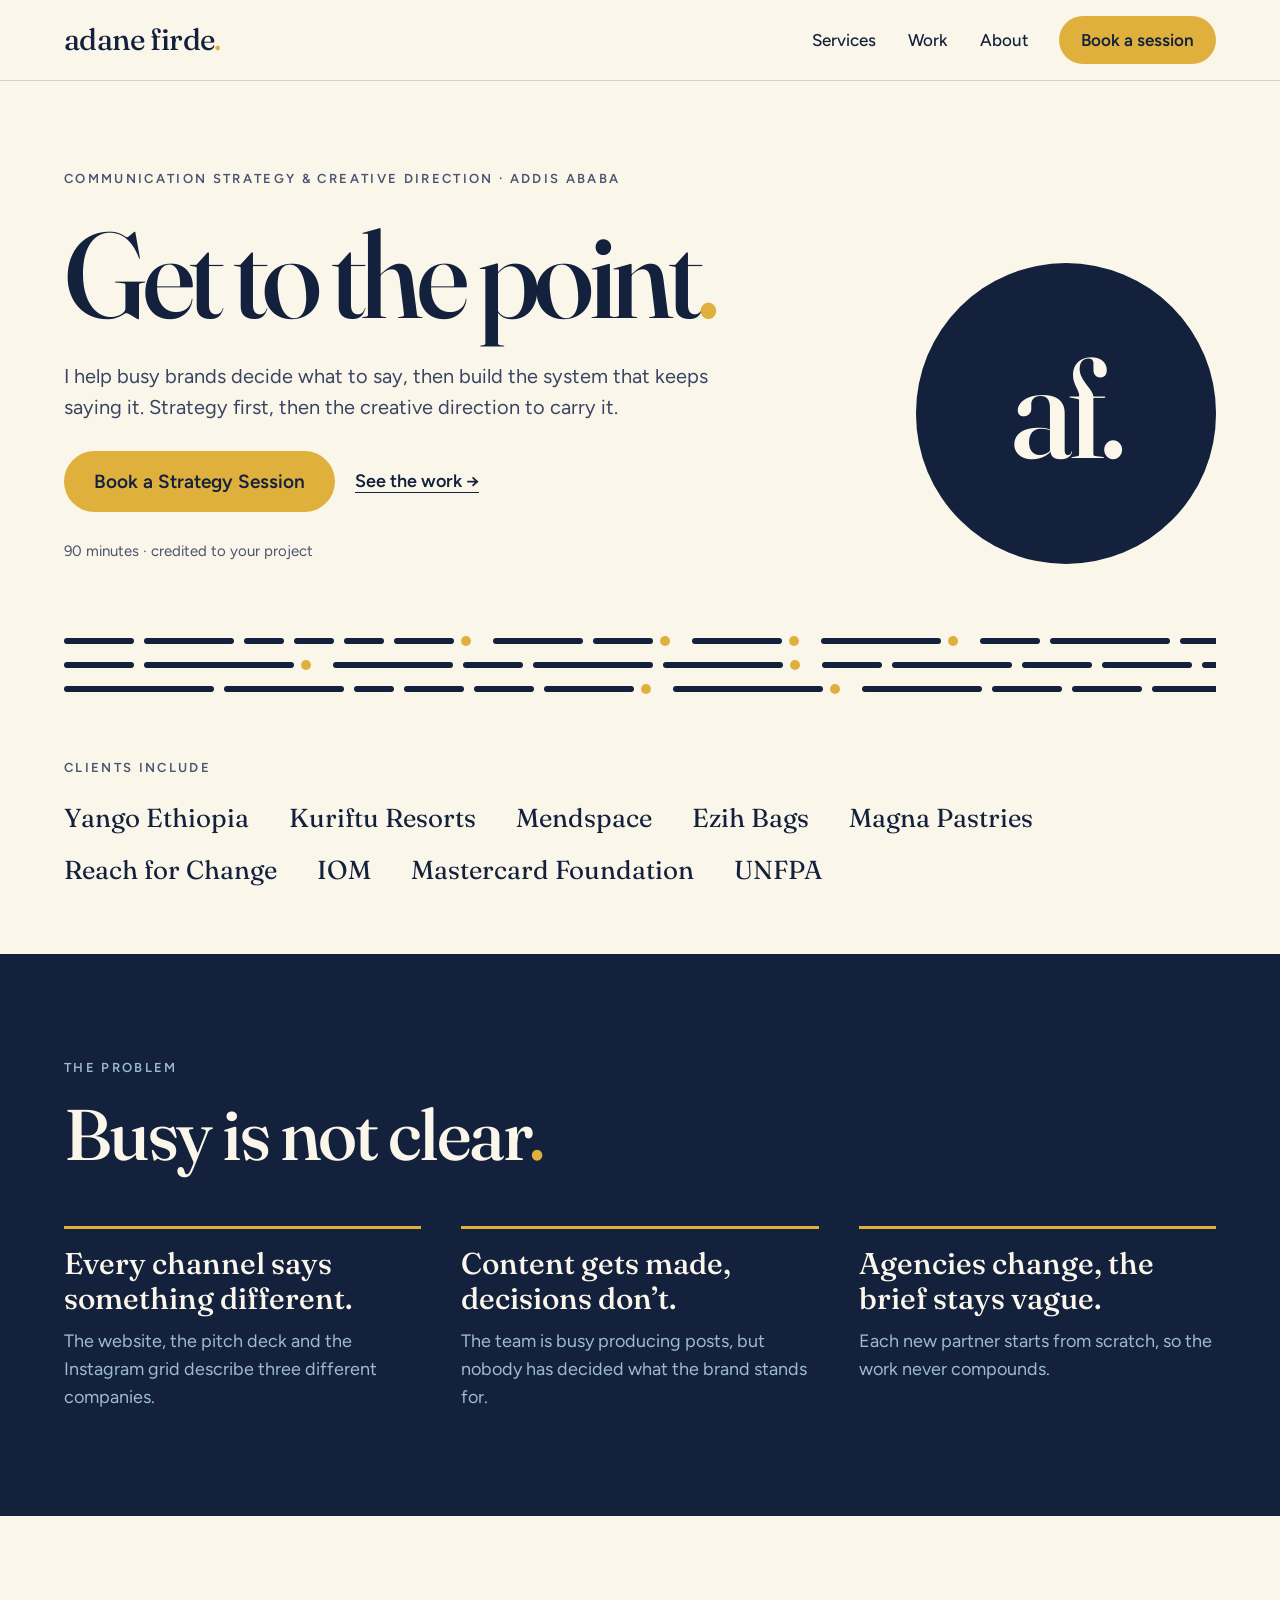
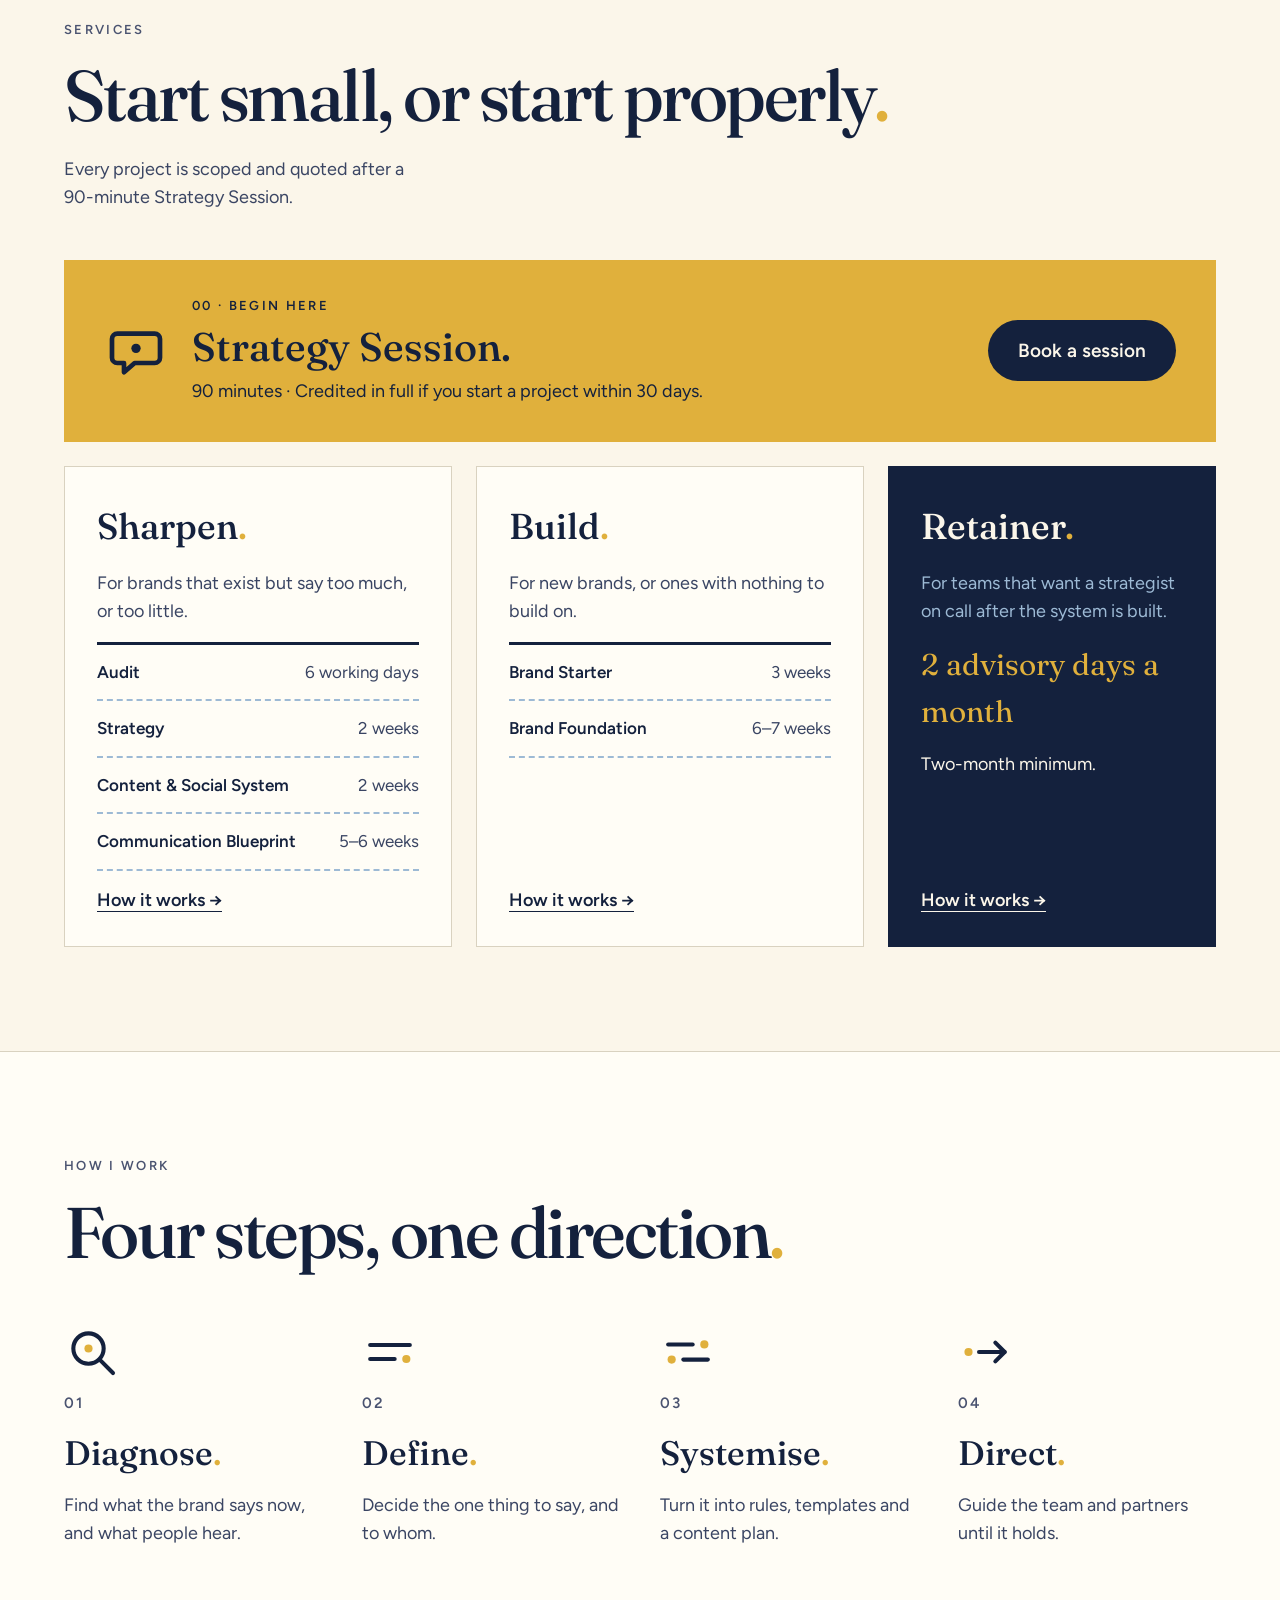
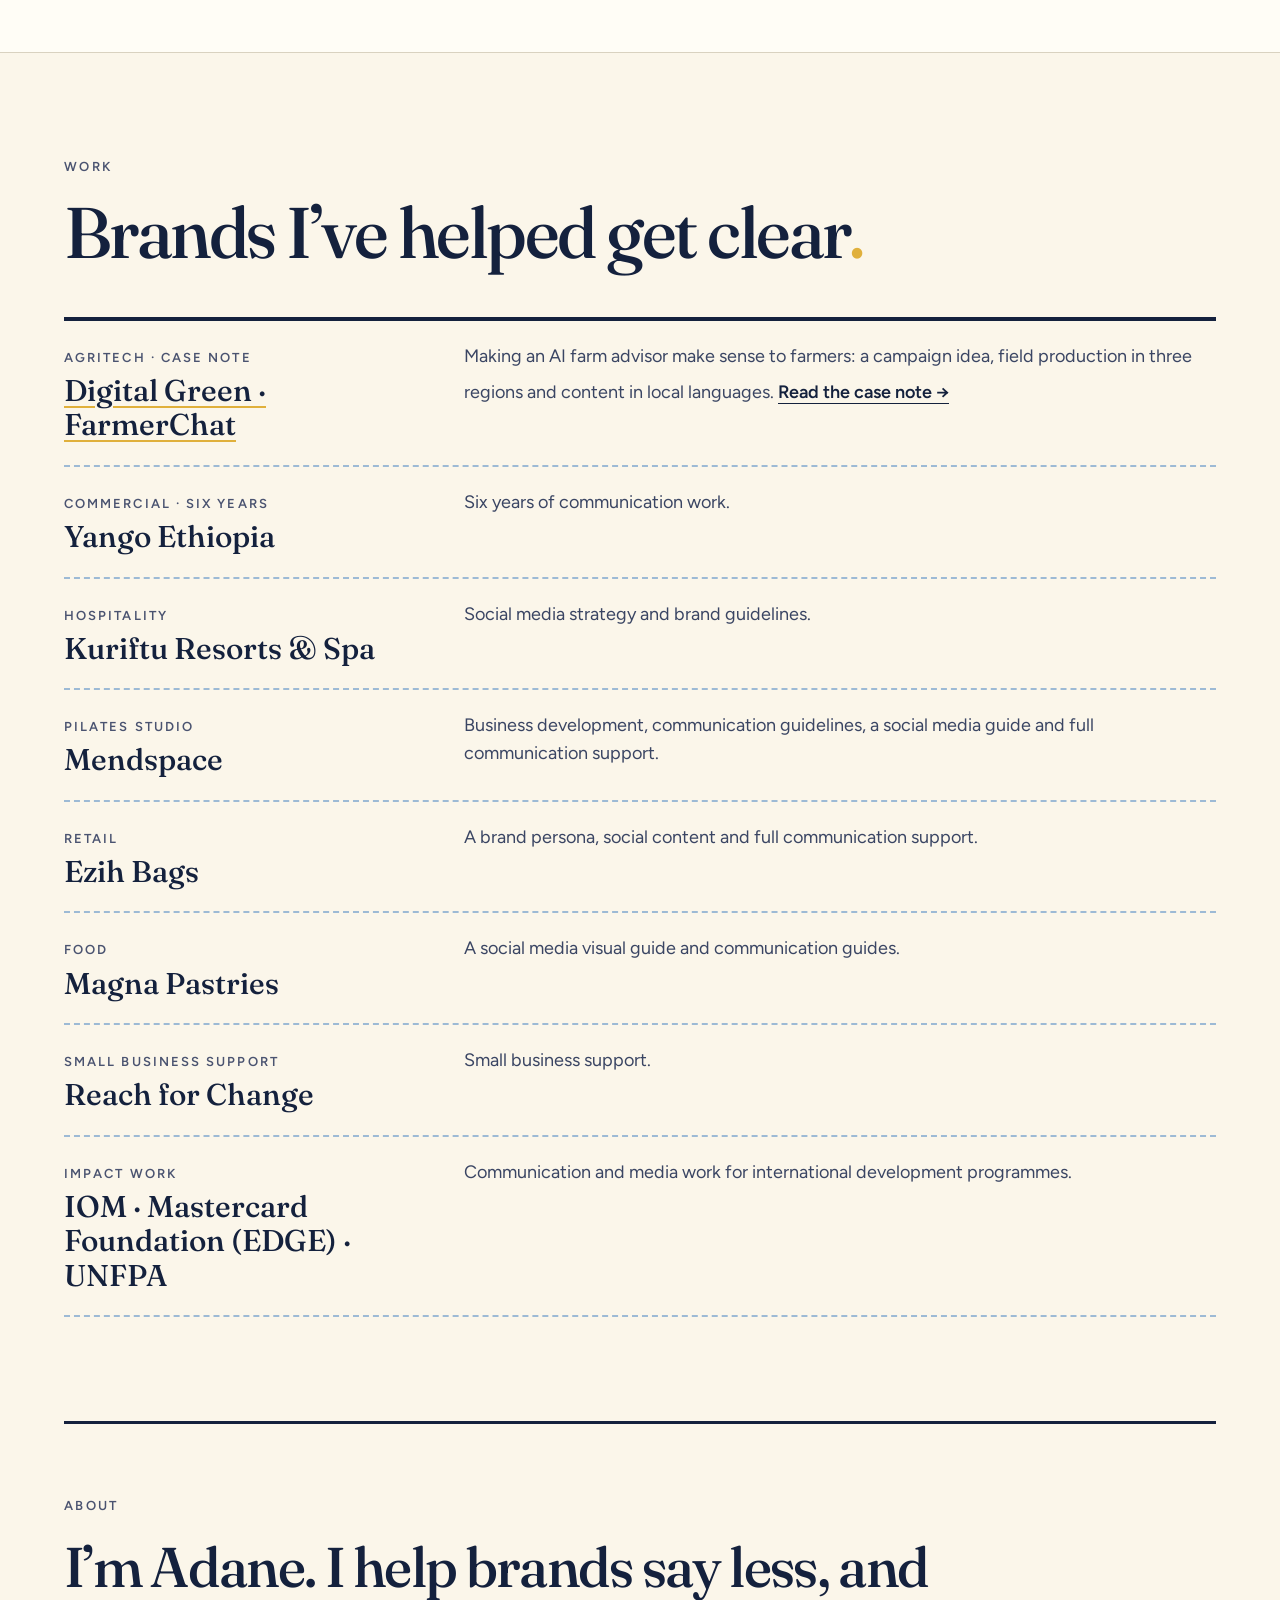
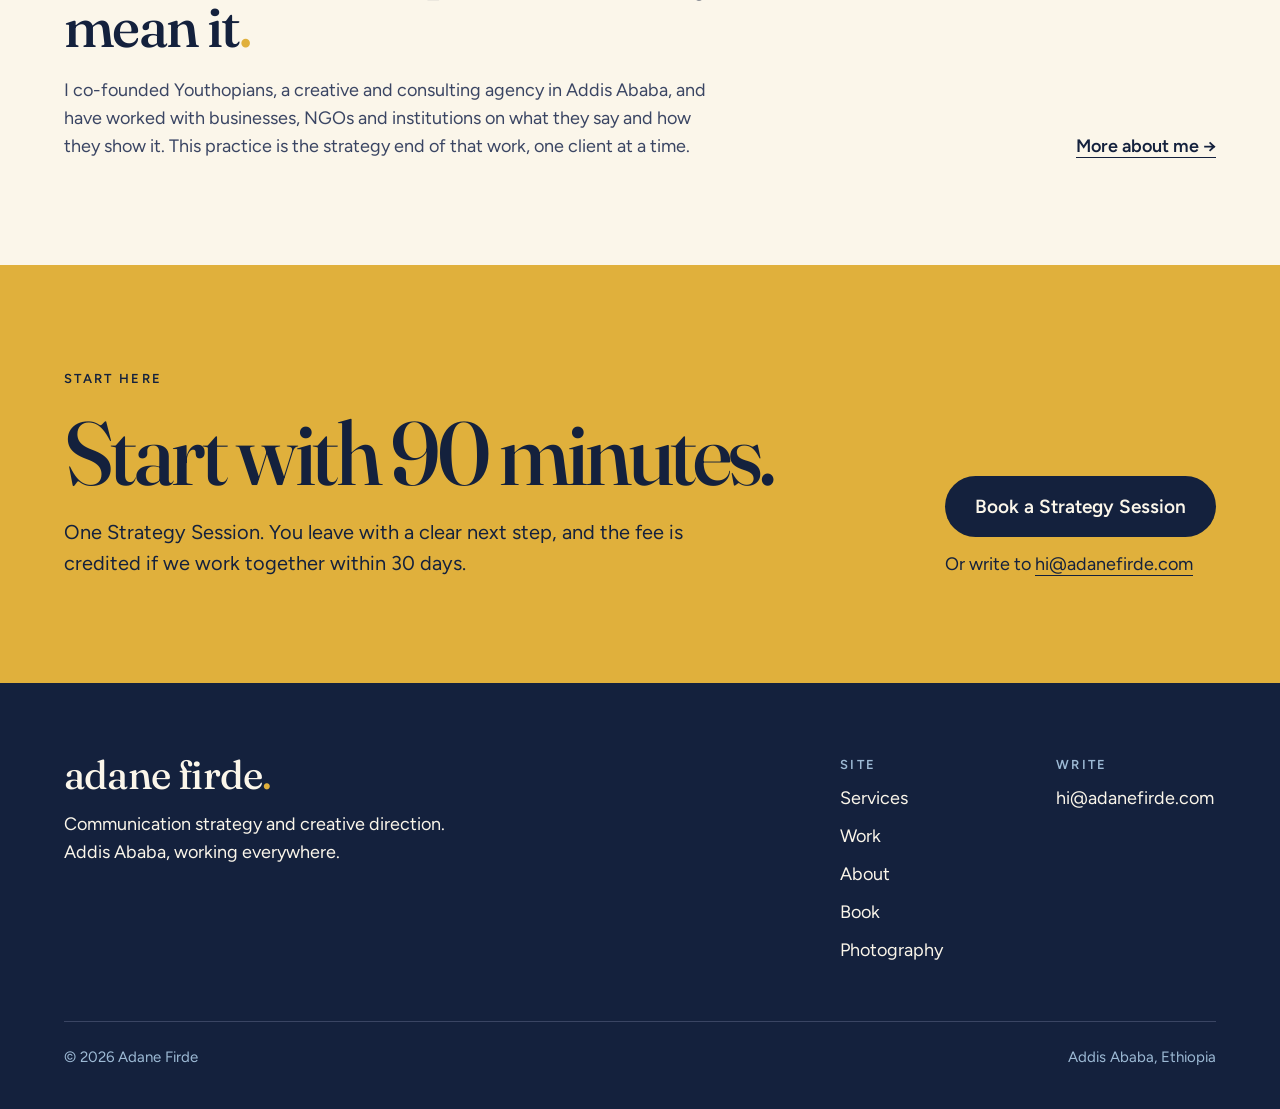
==== commit 174e3af7: "Add FarmerChat case note and link it from Work Co-Authored-By: Claude Opus 5.5 <noreply@anthropic.co" ====
--- a/index.html
+++ b/index.html
@@ -3,13 +3,33 @@
 <head>
 <meta charset="utf-8">
 <meta name="viewport" content="width=device-width, initial-scale=1">
-<title>Adane Firde — Communication strategy & creative direction</title>
-<meta name="description" content="Communication strategy and creative direction for busy brands in Addis Ababa and beyond. Every engagement starts with a 90-minute Strategy Session.">
-<meta property="og:title" content="Adane Firde — Communication strategy & creative direction">
-<meta property="og:description" content="Communication strategy and creative direction for busy brands in Addis Ababa and beyond. Every engagement starts with a 90-minute Strategy Session.">
+<title>Adane Firde — Communication Strategist in Addis Ababa</title>
+<meta name="description" content="Communication strategy, brand strategy and creative direction in Addis Ababa, Ethiopia, for brands, NGOs and institutions that need to decide what to say.">
+<link rel="canonical" href="https://adanefirde.com/">
+<meta name="robots" content="index,follow,max-image-preview:large">
+<meta name="author" content="Adane Firde">
+<meta property="og:site_name" content="Adane Firde">
+<meta property="og:title" content="Adane Firde — Communication Strategist in Addis Ababa">
+<meta property="og:description" content="Communication strategy, brand strategy and creative direction in Addis Ababa, Ethiopia, for brands, NGOs and institutions that need to decide what to say.">
 <meta property="og:type" content="website">
+<meta property="og:url" content="https://adanefirde.com/">
+<meta property="og:image" content="https://adanefirde.com/assets/og.png">
+<meta property="og:image:width" content="1200">
+<meta property="og:image:height" content="630">
+<meta property="og:image:alt" content="adane firde. Get to the point. Communication strategy and creative direction, Addis Ababa">
+<meta property="og:locale" content="en_US">
+<meta name="twitter:card" content="summary_large_image">
+<meta name="twitter:title" content="Adane Firde — Communication Strategist in Addis Ababa">
+<meta name="twitter:description" content="Communication strategy, brand strategy and creative direction in Addis Ababa, Ethiopia, for brands, NGOs and institutions that need to decide what to say.">
+<meta name="twitter:image" content="https://adanefirde.com/assets/og.png">
+<meta name="geo.region" content="ET-AA">
+<meta name="geo.placename" content="Addis Ababa">
 <meta name="theme-color" content="#14213D">
 <link rel="icon" href="assets/favicon.svg" type="image/svg+xml">
+<link rel="icon" href="/favicon.ico" sizes="48x48">
+<link rel="apple-touch-icon" href="/assets/apple-touch-icon.png">
+<link rel="manifest" href="/site.webmanifest">
+<script type="application/ld+json">{"@context":"https://schema.org","@graph":[{"@type":"WebSite","@id":"https://adanefirde.com/#site","url":"https://adanefirde.com/","name":"Adane Firde","inLanguage":"en","publisher":{"@id":"https://adanefirde.com/#adane"}},{"@type":"Person","@id":"https://adanefirde.com/#adane","name":"Adane Firde","jobTitle":"Communication Strategist and Creative Director","url":"https://adanefirde.com/","image":"https://adanefirde.com/assets/og.png","email":"mailto:hi@adanefirde.com","address":{"@type":"PostalAddress","addressLocality":"Addis Ababa","addressCountry":"ET"},"worksFor":{"@type":"Organization","name":"Youthopians"},"knowsAbout":["Communication strategy","Brand strategy","Creative direction","Brand identity","Content strategy","Social media strategy","Photography"]},{"@type":"ProfessionalService","@id":"https://adanefirde.com/#practice","name":"Adane Firde — Communication strategy & creative direction","url":"https://adanefirde.com/","image":"https://adanefirde.com/assets/og.png","logo":"https://adanefirde.com/assets/icon-512.png","email":"hi@adanefirde.com","founder":{"@id":"https://adanefirde.com/#adane"},"address":{"@type":"PostalAddress","addressLocality":"Addis Ababa","addressCountry":"ET"},"areaServed":[{"@type":"City","name":"Addis Ababa"},{"@type":"Country","name":"Ethiopia"},"Worldwide"],"description":"Communication strategy, brand strategy and creative direction for businesses, NGOs and institutions in Addis Ababa, Ethiopia and beyond.","hasOfferCatalog":{"@type":"OfferCatalog","name":"Services","itemListElement":[{"@type":"Offer","itemOffered":{"@type":"Service","name":"Strategy Session","description":"A 90-minute session, online or in Addis Ababa, to decide what to fix first and the right next step.","provider":{"@id":"https://adanefirde.com/#practice"}}},{"@type":"Offer","itemOffered":{"@type":"Service","name":"Brand Audit","description":"A close look at everything the brand says today: site, social, decks and how the team describes the work.","provider":{"@id":"https://adanefirde.com/#practice"}}},{"@type":"Offer","itemOffered":{"@type":"Service","name":"Brand Strategy","description":"Positioning, audience priorities, a message house and tone of voice.","provider":{"@id":"https://adanefirde.com/#practice"}}},{"@type":"Offer","itemOffered":{"@type":"Service","name":"Content & Social System","description":"Content pillars, formats, a monthly calendar template and templates for the main post types.","provider":{"@id":"https://adanefirde.com/#practice"}}},{"@type":"Offer","itemOffered":{"@type":"Service","name":"Communication Blueprint","description":"Audit, strategy and content system in one engagement for organisations with several audiences or channels.","provider":{"@id":"https://adanefirde.com/#practice"}}},{"@type":"Offer","itemOffered":{"@type":"Service","name":"Brand Starter","description":"A first brand for a new business: positioning, logo and colour direction, and starter templates.","provider":{"@id":"https://adanefirde.com/#practice"}}},{"@type":"Offer","itemOffered":{"@type":"Service","name":"Brand Foundation","description":"A complete brand from the ground up: strategy, identity, voice and guidelines.","provider":{"@id":"https://adanefirde.com/#practice"}}},{"@type":"Offer","itemOffered":{"@type":"Service","name":"Strategy Retainer","description":"Two advisory days a month: reviews, briefs for agencies and decisions when something new comes up.","provider":{"@id":"https://adanefirde.com/#practice"}}}]}}]}</script>
 <link rel="preconnect" href="https://fonts.googleapis.com">
 <link rel="preconnect" href="https://fonts.gstatic.com" crossorigin>
 <link href="https://fonts.googleapis.com/css2?family=Fraunces:opsz,wght@9..144,400..600&family=Figtree:wght@400;500;600&display=swap" rel="stylesheet">
@@ -61,7 +81,7 @@
 </ol></div></section>
 <section id="work" class="sec" aria-labelledby="w-h"><div class="wrap">
 <div class="head-row"><div class="stack"><p class="lab">Work</p><h2 id="w-h" class="h2">Brands I’ve helped get clear<span class="pt">.</span></h2></div></div>
-<div class="work"><article><div><p class="k">Commercial · six years</p><h3 class="h3">Yango Ethiopia</h3></div><p class="t">Six years of communication work.</p></article><article><div><p class="k">Hospitality</p><h3 class="h3">Kuriftu Resorts &amp; Spa</h3></div><p class="t">Social media strategy and brand guidelines.</p></article><article><div><p class="k">Pilates studio</p><h3 class="h3">Mendspace</h3></div><p class="t">Business development, communication guidelines, a social media guide and full communication support.</p></article><article><div><p class="k">Retail</p><h3 class="h3">Ezih Bags</h3></div><p class="t">A brand persona, social content and full communication support.</p></article><article><div><p class="k">Food</p><h3 class="h3">Magna Pastries</h3></div><p class="t">A social media visual guide and communication guides.</p></article><article><div><p class="k">Small business support</p><h3 class="h3">Reach for Change</h3></div><p class="t">Small business support.</p></article><article><div><p class="k">Impact work</p><h3 class="h3">IOM · Mastercard Foundation (EDGE) · UNFPA</h3></div><p class="t">Communication and media work for international development programmes.</p></article></div>
+<div class="work"><article><div><p class="k">Agritech · case note</p><h3 class="h3"><a href="work/farmerchat/">Digital Green · FarmerChat</a></h3></div><p class="t">Making an AI farm advisor make sense to farmers: a campaign idea, field production in three regions and content in local languages. <a class="go" href="work/farmerchat/">Read the case note →</a></p></article><article><div><p class="k">Commercial · six years</p><h3 class="h3">Yango Ethiopia</h3></div><p class="t">Six years of communication work.</p></article><article><div><p class="k">Hospitality</p><h3 class="h3">Kuriftu Resorts &amp; Spa</h3></div><p class="t">Social media strategy and brand guidelines.</p></article><article><div><p class="k">Pilates studio</p><h3 class="h3">Mendspace</h3></div><p class="t">Business development, communication guidelines, a social media guide and full communication support.</p></article><article><div><p class="k">Retail</p><h3 class="h3">Ezih Bags</h3></div><p class="t">A brand persona, social content and full communication support.</p></article><article><div><p class="k">Food</p><h3 class="h3">Magna Pastries</h3></div><p class="t">A social media visual guide and communication guides.</p></article><article><div><p class="k">Small business support</p><h3 class="h3">Reach for Change</h3></div><p class="t">Small business support.</p></article><article><div><p class="k">Impact work</p><h3 class="h3">IOM · Mastercard Foundation (EDGE) · UNFPA</h3></div><p class="t">Communication and media work for international development programmes.</p></article></div>
 </div></section>
 <section class="sec" style="padding-top:0" aria-labelledby="a-h"><div class="wrap">
 <div style="border-top:3px solid var(--navy);padding-top:72px;display:flex;flex-wrap:wrap;gap:48px;align-items:flex-end;justify-content:space-between">
--- a/assets/site.css
+++ b/assets/site.css
@@ -248,3 +248,47 @@
  .ftr-g{gap:32px}
  .ftr-b{margin-top:40px}
 }
+/* case notes */
+.vh{position:absolute;width:1px;height:1px;overflow:hidden;clip:rect(0 0 0 0)}
+.lab a{color:inherit;text-decoration:none}
+.cn-facts{display:grid;grid-template-columns:repeat(4,minmax(0,1fr));gap:24px;margin:48px 0 0;padding-top:24px;border-top:3px solid var(--navy)}
+.cn-facts dt{font-size:13px;font-weight:600;letter-spacing:.16em;text-transform:uppercase;color:var(--lab)}
+.cn-facts dd{margin:6px 0 0;font-size:18px;line-height:1.35}
+.cn-fig img{display:block;width:100%;height:auto;border-radius:18px;background:var(--line)}
+.cn-fig figcaption{margin-top:12px;font-size:15px;color:var(--soft)}
+.cn-hero{margin:8px 0 0}
+.cn-hero img{aspect-ratio:16/8;object-fit:cover}
+.cn-split{display:grid;grid-template-columns:minmax(0,5fr) minmax(0,7fr);gap:clamp(32px,6vw,120px);align-items:start}
+.cn-body{gap:20px;font-size:19px;line-height:1.55;max-width:62ch}
+.cn-steps{list-style:none;padding:0;margin:56px 0 0;display:grid;grid-template-columns:repeat(4,minmax(0,1fr));gap:20px}
+.cn-steps li{background:rgba(251,246,234,.07);border-radius:18px;padding:28px 24px;display:flex;flex-direction:column;gap:10px}
+.cn-steps b{font-family:Fraunces,serif;font-weight:500;font-size:34px;letter-spacing:-.02em;color:var(--mus)}
+.cn-steps span{font-size:17px;line-height:1.45}
+.cn-note{margin-top:36px;font-size:18px;max-width:70ch;opacity:.9}
+.cn-pair{display:grid;grid-template-columns:7fr 5fr;gap:20px;margin-top:56px;align-items:end}
+.cn-nums{display:grid;grid-template-columns:repeat(4,minmax(0,1fr));gap:20px;margin-top:48px}
+.cn-nums div{display:flex;flex-direction:column;gap:10px;padding-top:20px;border-top:3px solid var(--navy)}
+.cn-nums b{font-family:Fraunces,serif;font-weight:500;font-size:clamp(56px,6vw,96px);line-height:.9;letter-spacing:-.04em}
+.cn-nums span{font-size:16px;line-height:1.45}
+.cn-quote{align-self:center}
+.cn-quote blockquote{margin:0;font-size:clamp(26px,2.6vw,38px);line-height:1.22;letter-spacing:-.015em}
+.cn-quote figcaption{margin-top:20px;font-size:16px;color:var(--soft)}
+.work h3 a{color:inherit;text-decoration:underline;text-decoration-thickness:2px;text-underline-offset:5px;text-decoration-color:var(--mus)}
+.work .go{display:inline-block;margin-top:8px;font-weight:600}
+@media (max-width:900px){
+ .cn-split,.cn-pair{grid-template-columns:1fr}
+ .cn-facts,.cn-steps,.cn-nums{grid-template-columns:1fr 1fr}
+ .cn-hero img{aspect-ratio:4/3}
+}
+@media (max-width:600px){
+ .cn-facts{gap:16px;margin-top:32px}
+ .cn-facts dt{font-size:14px;letter-spacing:0;text-transform:none}
+ .cn-facts dd{font-size:16px}
+ .cn-steps{grid-template-columns:1fr;gap:12px;margin-top:32px}
+ .cn-steps li{padding:20px;flex-direction:row;align-items:baseline;gap:16px}
+ .cn-steps b{font-size:24px;min-width:84px}
+ .cn-body{font-size:17px}
+ .cn-nums{gap:24px 16px;margin-top:32px}
+ .cn-pair{margin-top:32px;gap:12px}
+ .cn-fig img{border-radius:12px}
+}
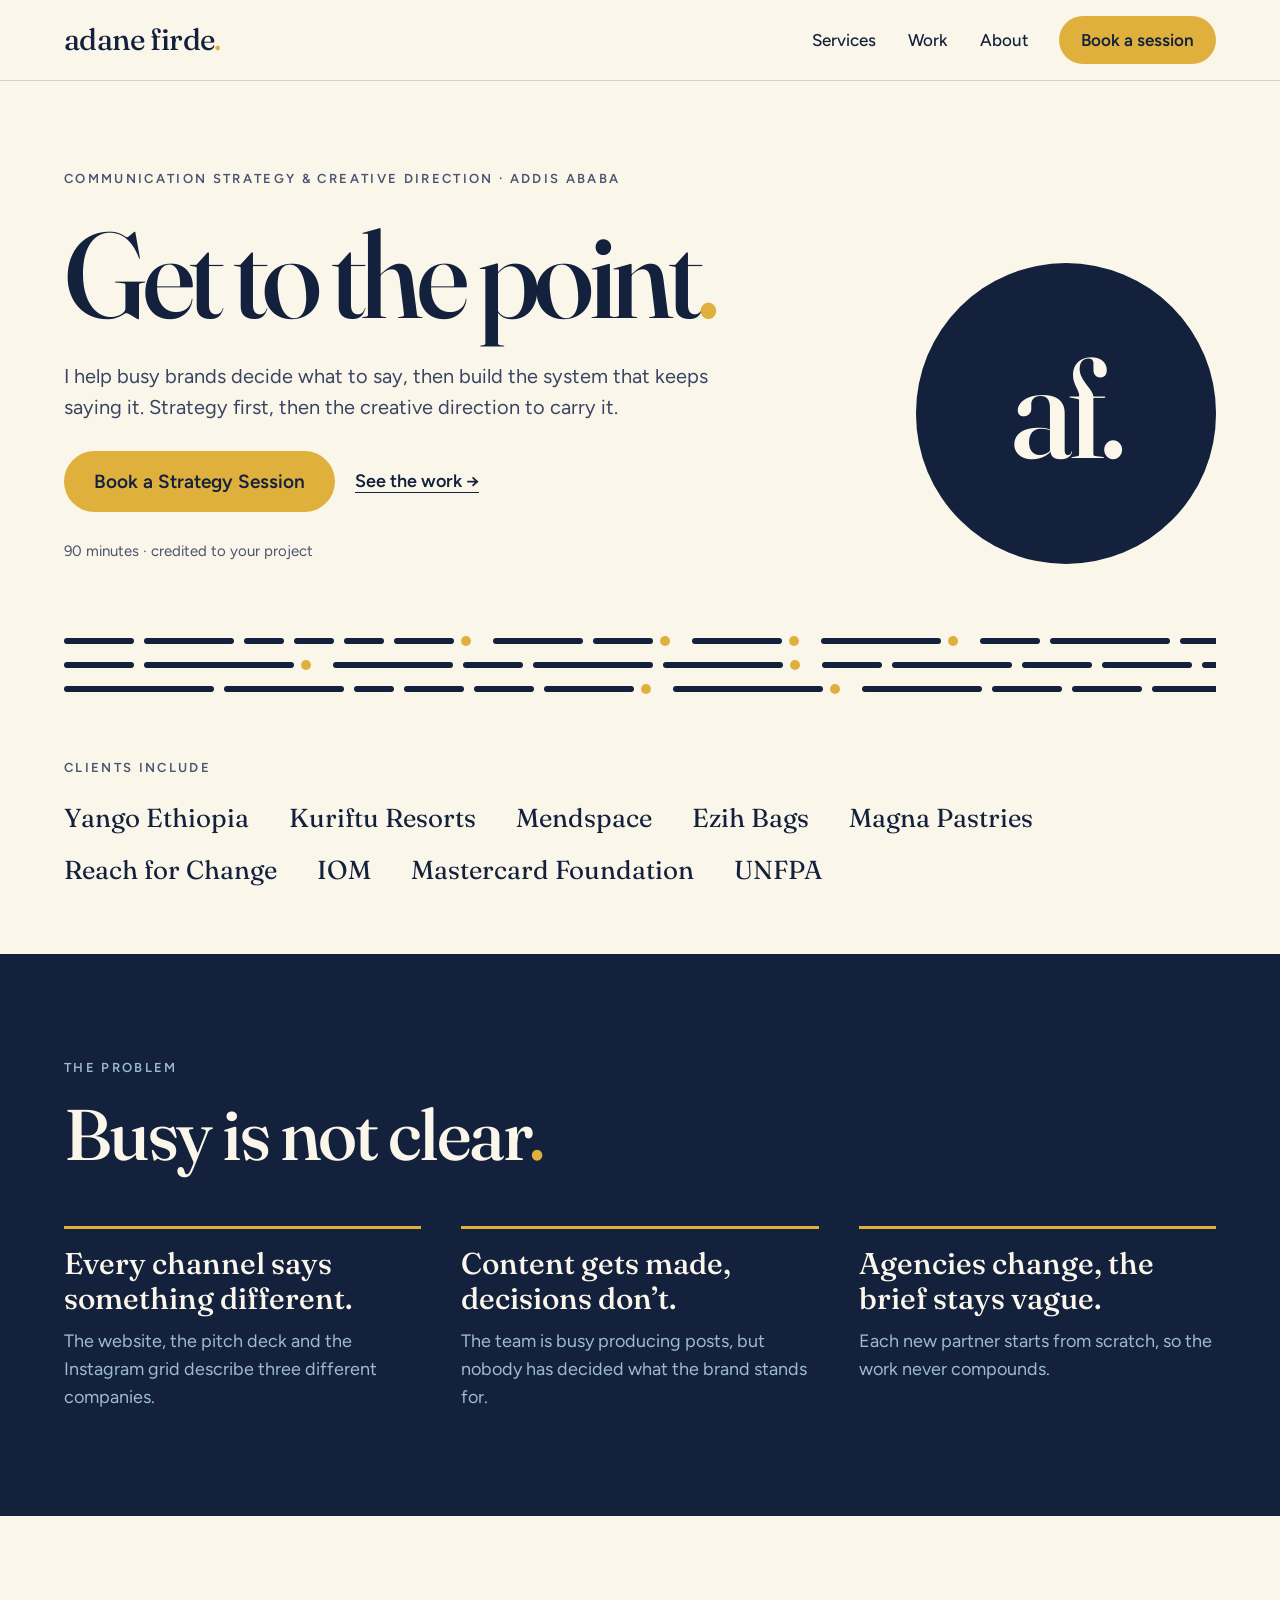
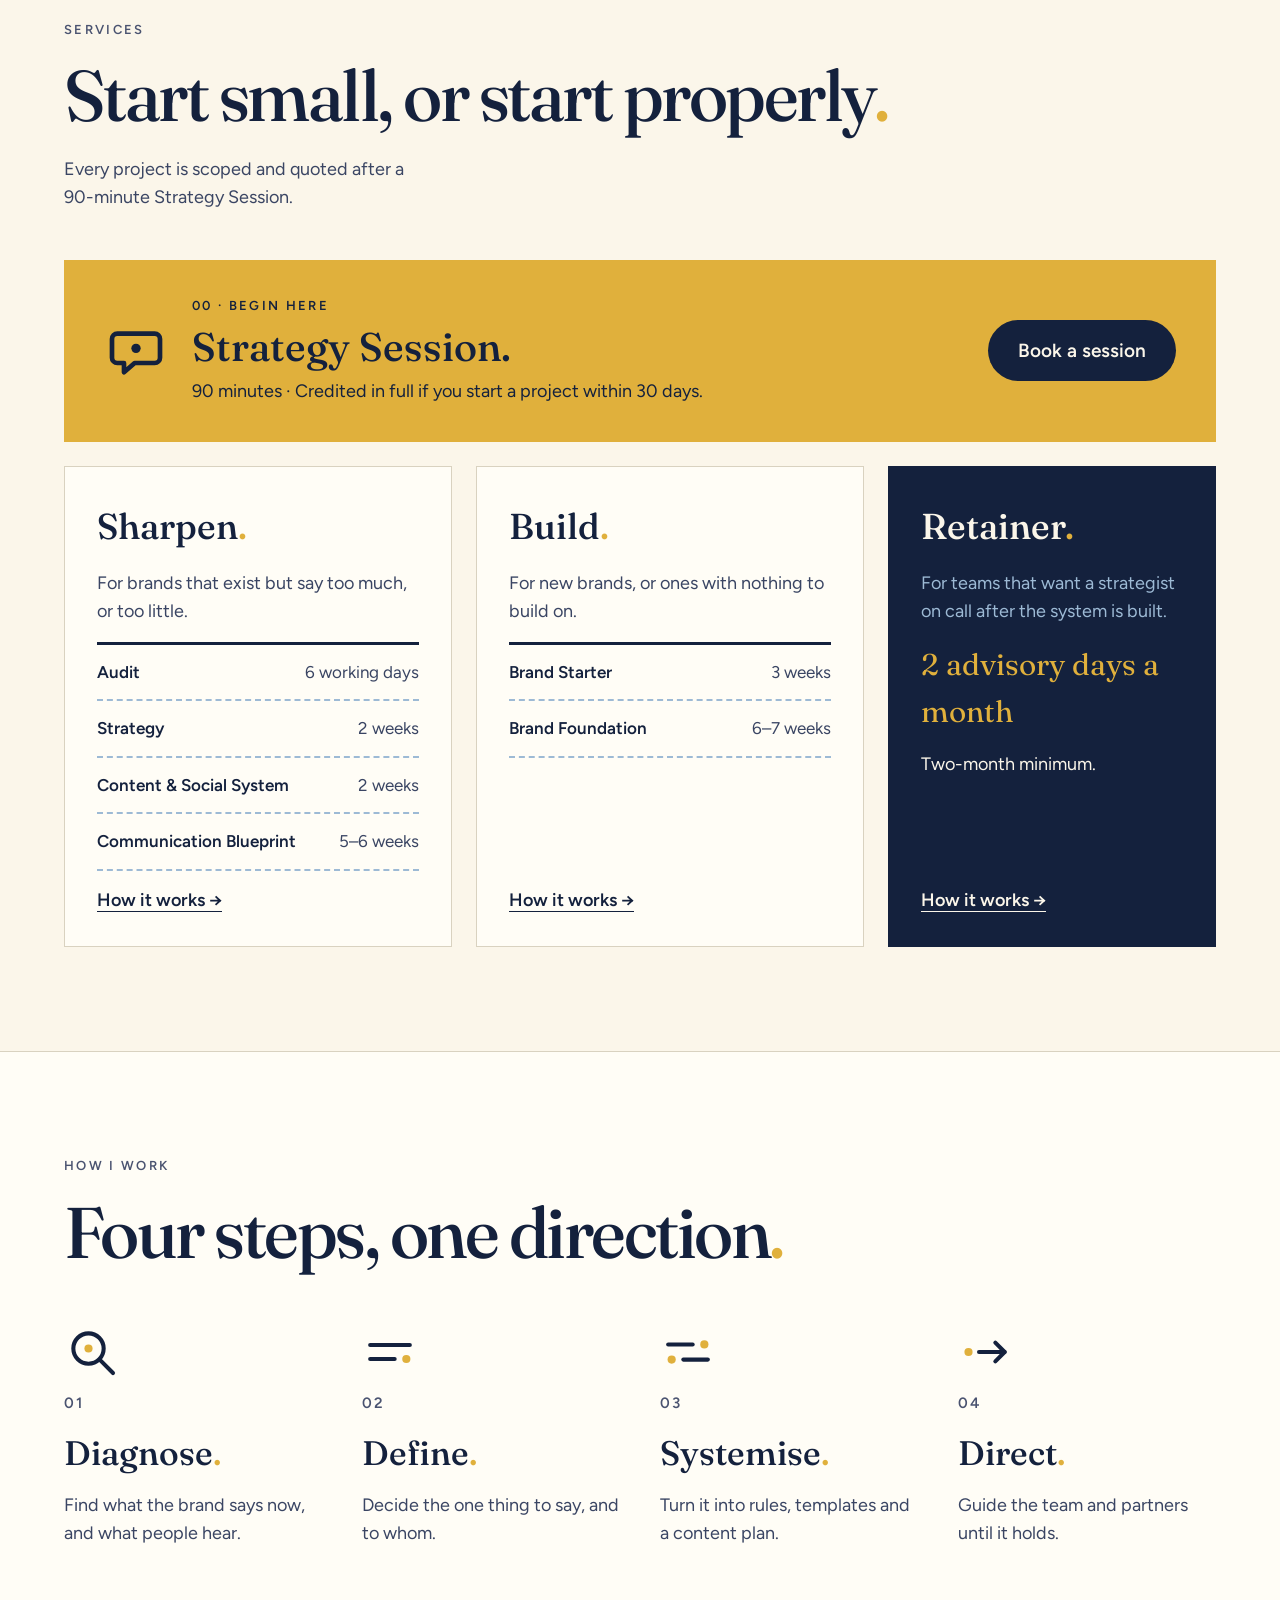
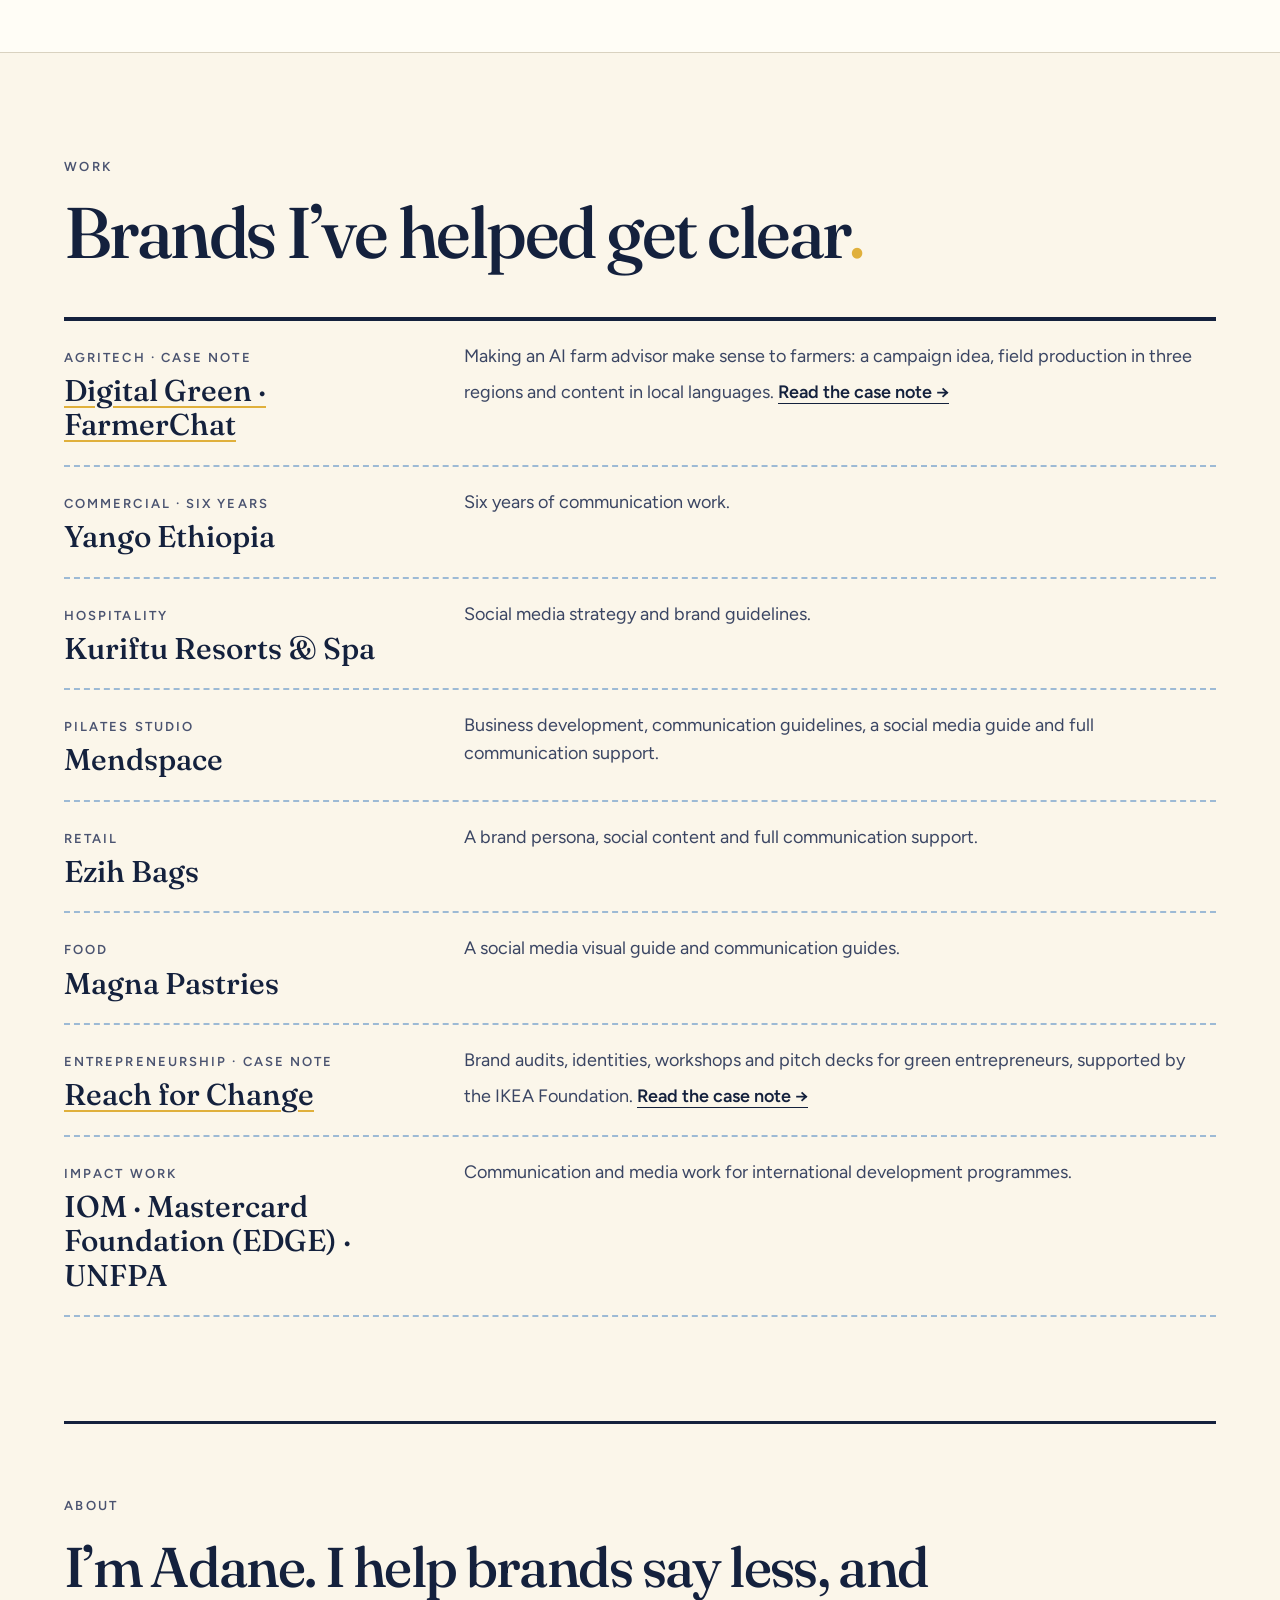
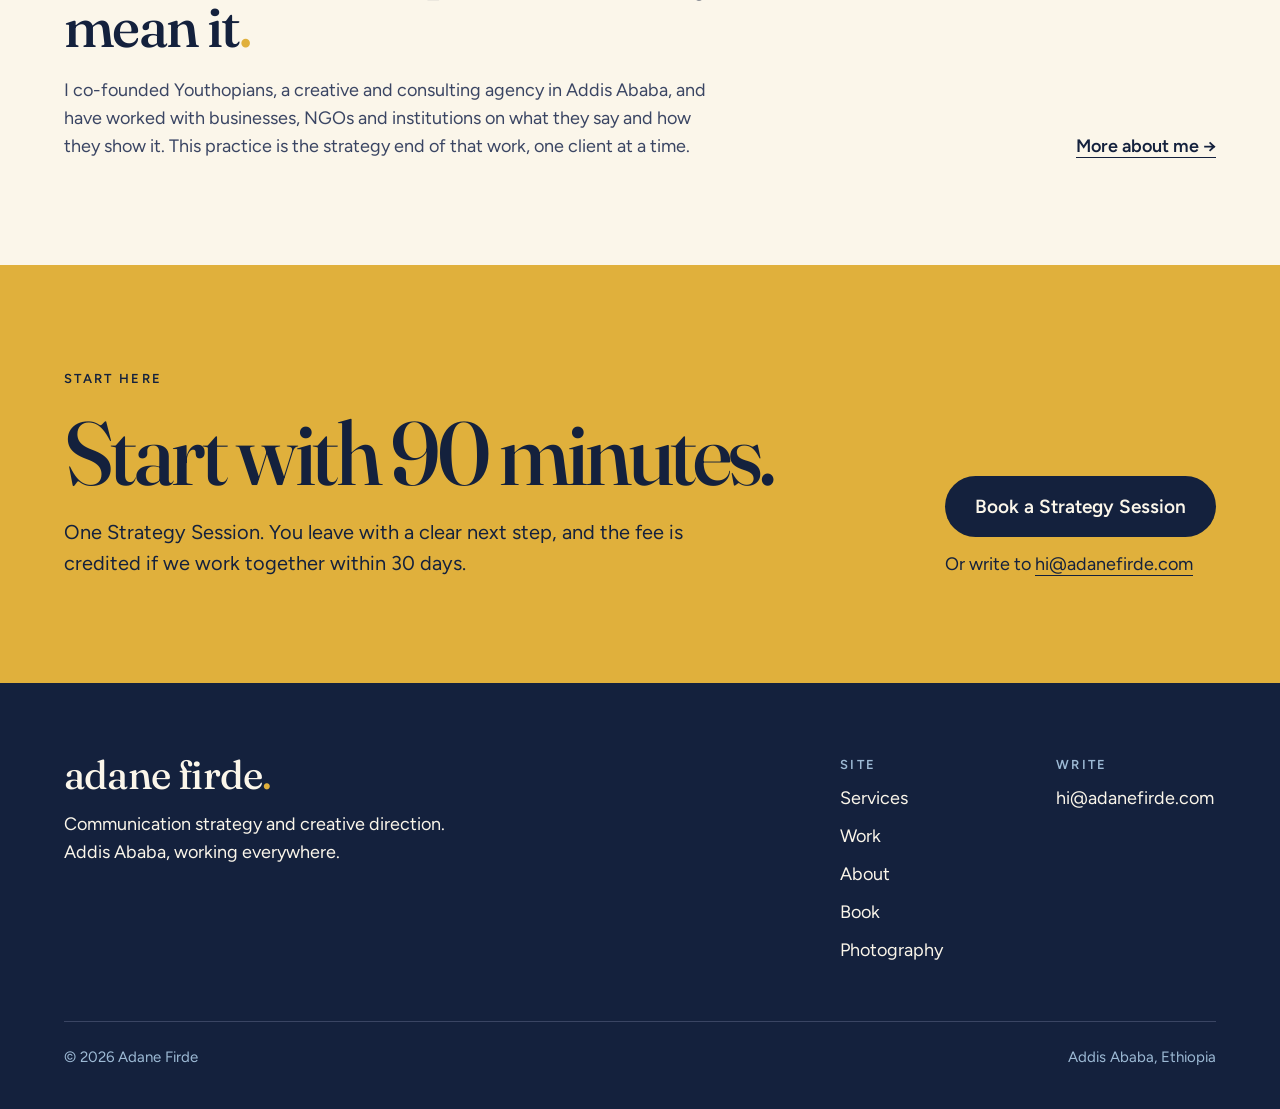
==== commit 25101d4f: "Add Reach for Change SBCC case note with brand mockups, link from Work Co-Authored-By: Claude Opus 5" ====
--- a/index.html
+++ b/index.html
@@ -33,7 +33,7 @@
 <link rel="preconnect" href="https://fonts.googleapis.com">
 <link rel="preconnect" href="https://fonts.gstatic.com" crossorigin>
 <link href="https://fonts.googleapis.com/css2?family=Fraunces:opsz,wght@9..144,400..600&family=Figtree:wght@400;500;600&display=swap" rel="stylesheet">
-<link rel="stylesheet" href="assets/site.css">
+<link rel="stylesheet" href="assets/site.css?v=20261115d">
 </head>
 <body>
 <a class="skip" href="#main">Skip to content</a>
@@ -81,7 +81,7 @@
 </ol></div></section>
 <section id="work" class="sec" aria-labelledby="w-h"><div class="wrap">
 <div class="head-row"><div class="stack"><p class="lab">Work</p><h2 id="w-h" class="h2">Brands I’ve helped get clear<span class="pt">.</span></h2></div></div>
-<div class="work"><article><div><p class="k">Agritech · case note</p><h3 class="h3"><a href="work/farmerchat/">Digital Green · FarmerChat</a></h3></div><p class="t">Making an AI farm advisor make sense to farmers: a campaign idea, field production in three regions and content in local languages. <a class="go" href="work/farmerchat/">Read the case note →</a></p></article><article><div><p class="k">Commercial · six years</p><h3 class="h3">Yango Ethiopia</h3></div><p class="t">Six years of communication work.</p></article><article><div><p class="k">Hospitality</p><h3 class="h3">Kuriftu Resorts &amp; Spa</h3></div><p class="t">Social media strategy and brand guidelines.</p></article><article><div><p class="k">Pilates studio</p><h3 class="h3">Mendspace</h3></div><p class="t">Business development, communication guidelines, a social media guide and full communication support.</p></article><article><div><p class="k">Retail</p><h3 class="h3">Ezih Bags</h3></div><p class="t">A brand persona, social content and full communication support.</p></article><article><div><p class="k">Food</p><h3 class="h3">Magna Pastries</h3></div><p class="t">A social media visual guide and communication guides.</p></article><article><div><p class="k">Small business support</p><h3 class="h3">Reach for Change</h3></div><p class="t">Small business support.</p></article><article><div><p class="k">Impact work</p><h3 class="h3">IOM · Mastercard Foundation (EDGE) · UNFPA</h3></div><p class="t">Communication and media work for international development programmes.</p></article></div>
+<div class="work"><article><div><p class="k">Agritech · case note</p><h3 class="h3"><a href="work/farmerchat/">Digital Green · FarmerChat</a></h3></div><p class="t">Making an AI farm advisor make sense to farmers: a campaign idea, field production in three regions and content in local languages. <a class="go" href="work/farmerchat/">Read the case note →</a></p></article><article><div><p class="k">Commercial · six years</p><h3 class="h3">Yango Ethiopia</h3></div><p class="t">Six years of communication work.</p></article><article><div><p class="k">Hospitality</p><h3 class="h3">Kuriftu Resorts &amp; Spa</h3></div><p class="t">Social media strategy and brand guidelines.</p></article><article><div><p class="k">Pilates studio</p><h3 class="h3">Mendspace</h3></div><p class="t">Business development, communication guidelines, a social media guide and full communication support.</p></article><article><div><p class="k">Retail</p><h3 class="h3">Ezih Bags</h3></div><p class="t">A brand persona, social content and full communication support.</p></article><article><div><p class="k">Food</p><h3 class="h3">Magna Pastries</h3></div><p class="t">A social media visual guide and communication guides.</p></article><article><div><p class="k">Entrepreneurship · case note</p><h3 class="h3"><a href="work/reach-for-change/">Reach for Change</a></h3></div><p class="t">Brand audits, identities, workshops and pitch decks for green entrepreneurs, supported by the IKEA Foundation. <a class="go" href="work/reach-for-change/">Read the case note →</a></p></article><article><div><p class="k">Impact work</p><h3 class="h3">IOM · Mastercard Foundation (EDGE) · UNFPA</h3></div><p class="t">Communication and media work for international development programmes.</p></article></div>
 </div></section>
 <section class="sec" style="padding-top:0" aria-labelledby="a-h"><div class="wrap">
 <div style="border-top:3px solid var(--navy);padding-top:72px;display:flex;flex-wrap:wrap;gap:48px;align-items:flex-end;justify-content:space-between">
--- a/assets/site.css
+++ b/assets/site.css
@@ -292,3 +292,106 @@
  .cn-pair{margin-top:32px;gap:12px}
  .cn-fig img{border-radius:12px}
 }
+/* case notes: SBCC components */
+.ic{display:block;flex:none}
+.on-navy i{background:var(--cream)!important}
+.navy .pattern{margin-top:64px;opacity:.9}
+.cn-glance{list-style:none;padding:0;margin:0;display:grid;grid-template-columns:repeat(4,minmax(0,1fr));gap:20px}
+.cn-glance li{display:flex;flex-direction:column;gap:10px;padding:28px 24px;background:var(--paper);border:1px solid var(--line);border-radius:18px}
+.cn-glance b{font-family:Fraunces,serif;font-weight:500;font-size:24px;letter-spacing:-.01em;margin-top:6px}
+.cn-glance span{font-size:16px;line-height:1.45;color:var(--soft)}
+.cn-table{margin-top:56px;border-top:3px solid var(--navy)}
+.cn-tr{display:grid;grid-template-columns:minmax(0,3fr) minmax(0,4fr) minmax(0,5fr);gap:24px;padding:20px 0;border-bottom:1px solid var(--line);align-items:center;font-size:17px;line-height:1.45}
+.cn-th{font-size:13px;font-weight:600;letter-spacing:.16em;text-transform:uppercase;color:var(--lab);padding:14px 0}
+.cn-tr b{display:flex;align-items:center;gap:12px;font-weight:600}
+.cn-tr span:last-child{font-family:Fraunces,serif;font-size:21px;line-height:1.3}
+.cn-th span:last-child{font-family:inherit;font-size:inherit;line-height:inherit}
+.cn-pillars{list-style:none;padding:0;margin:56px 0 0;display:grid;grid-template-columns:repeat(5,minmax(0,1fr));gap:16px}
+.cn-pillars li{display:flex;flex-direction:column;gap:10px;padding:24px 20px;border-top:3px solid var(--navy)}
+.cn-pillars b{font-family:Fraunces,serif;font-weight:500;font-size:23px;line-height:1.15;margin-top:8px}
+.cn-pillars span{font-size:16px;line-height:1.45}
+.cn-pillars em{font-style:normal;font-size:14px;font-weight:600;color:var(--navy);background:var(--mus);border-radius:999px;padding:4px 12px;align-self:flex-start;margin-top:auto}
+.cn-band{background:#EEE9DC;padding:clamp(72px,8vw,128px) 0}
+.cn-wide{margin-top:48px}
+.cn-wide img{border-radius:18px}
+.cn-mk2{display:grid;grid-template-columns:minmax(0,7fr) minmax(0,5fr);gap:clamp(32px,5vw,80px);align-items:center;margin-top:56px}
+.cn-mk2 .h3{font-family:Fraunces,serif;font-weight:500;font-size:32px;letter-spacing:-.02em}
+.cn-nums div .ic{margin-bottom:6px}
+.cn-res{display:grid;grid-template-columns:minmax(0,7fr) minmax(0,5fr);gap:clamp(24px,4vw,64px);margin-top:56px;align-items:start}
+.cn-chart{margin:0;background:var(--navy);color:var(--cream);border-radius:22px;padding:clamp(28px,3vw,44px)}
+.cn-chart figcaption{display:flex;flex-direction:column;gap:4px;margin-bottom:28px}
+.cn-chart figcaption b{font-family:Fraunces,serif;font-weight:500;font-size:28px;letter-spacing:-.01em}
+.cn-chart figcaption span{font-size:15px;color:var(--sky)}
+.cn-bars{display:flex;flex-direction:column;gap:22px}
+.cn-bar{display:grid;grid-template-columns:88px minmax(0,1fr) 120px;gap:16px;align-items:center}
+.cn-bar .m{font-weight:600;font-size:16px}
+.cn-bar .tr{display:flex;flex-direction:column;gap:5px}
+.cn-bar .tr i{display:block;height:12px;border-radius:6px}
+.cn-chart i.v1{background:rgba(157,186,213,.45)}
+.cn-chart i.v2{background:var(--cream)}
+.cn-bar.hl i.v2{background:var(--mus)}
+.cn-bar.hl .m,.cn-bar.hl .n{color:var(--mus)}
+.cn-bar .n{font-size:15px;text-align:right;font-variant-numeric:tabular-nums}
+.cn-bar .n em{display:block;font-style:normal;font-weight:600;font-size:17px}
+.cn-key{margin-top:28px;font-size:15px;color:var(--sky);display:flex;flex-wrap:wrap;gap:16px;align-items:center}
+.cn-key span{display:inline-flex;align-items:center;gap:8px;color:var(--cream)}
+.cn-key i{display:inline-block;width:22px;height:10px;border-radius:5px}
+.cn-kpis{display:grid;grid-template-columns:1fr 1fr;gap:16px}
+.cn-kpis div{display:flex;flex-direction:column;gap:8px;padding:22px;border:1px solid var(--line);border-radius:18px;background:var(--paper)}
+.cn-kpis b{font-family:Fraunces,serif;font-weight:500;font-size:clamp(40px,3.6vw,56px);line-height:.95;letter-spacing:-.03em;margin-top:8px}
+.cn-kpis span{font-size:15px;line-height:1.45;color:var(--soft)}
+.cn-src{margin-top:24px;font-size:14px;line-height:1.5;color:var(--soft);max-width:110ch}
+.cn-src a{color:inherit}
+@media (max-width:1100px){
+ .cn-pillars{grid-template-columns:repeat(3,minmax(0,1fr))}
+ .cn-res{grid-template-columns:1fr}
+}
+@media (max-width:900px){
+ .cn-glance,.cn-pillars{grid-template-columns:1fr 1fr}
+ .cn-mk2{grid-template-columns:1fr}
+ .cn-tr{grid-template-columns:1fr 1fr}
+ .cn-tr span:last-child{grid-column:1/-1}
+ .cn-th span:last-child{display:none}
+}
+@media (max-width:600px){
+ .cn-glance{gap:10px}
+ .cn-glance li{padding:18px 16px}
+ .cn-glance b{font-size:19px}
+ .cn-glance span{font-size:14px}
+ .cn-table{margin-top:32px}
+ .cn-th{display:none}
+ .cn-tr{grid-template-columns:1fr;gap:6px;padding:18px 0}
+ .cn-tr span:nth-child(2){font-size:15px;color:var(--soft)}
+ .cn-tr span:last-child{font-size:19px}
+ .cn-pillars{grid-template-columns:1fr;margin-top:32px;gap:0}
+ .cn-pillars li{display:grid;grid-template-columns:44px 1fr;column-gap:14px;row-gap:4px;padding:18px 0;border-top:1px solid var(--line)}
+ .cn-pillars li .ic{grid-row:1/span 3;width:40px;height:40px}
+ .cn-pillars b{font-size:21px;margin-top:0}
+ .cn-pillars em{margin-top:4px;justify-self:start}
+ .cn-band{padding:56px 0}
+ .cn-wide{margin-top:28px}
+ .cn-wide img{border-radius:12px}
+ .cn-mk2{margin-top:32px;gap:24px}
+ .cn-mk2 .h3{font-size:26px}
+ .cn-res{margin-top:32px}
+ .cn-chart{border-radius:16px;padding:22px 18px}
+ .cn-chart figcaption b{font-size:22px}
+ .cn-bar{grid-template-columns:70px minmax(0,1fr) 84px;gap:10px}
+ .cn-bar .m{font-size:14px}
+ .cn-bar .n{font-size:13px}
+ .cn-bar .n em{font-size:15px}
+ .cn-kpis{gap:10px}
+ .cn-kpis div{padding:16px 14px}
+ .cn-kpis b{font-size:36px}
+ .cn-kpis span{font-size:13px}
+ .navy .pattern{margin-top:40px}
+}
+.cn-h3{font-family:Fraunces,serif;font-weight:500;font-size:clamp(28px,2.6vw,40px);line-height:1.08;letter-spacing:-.02em}
+@media (max-width:600px){.cn-split[style*="margin-top:72px"]{margin-top:40px!important;gap:12px}}
+.cn-outs b{font-size:clamp(34px,3vw,48px);line-height:1;letter-spacing:-.02em}
+.cn-kpis4{grid-template-columns:repeat(4,minmax(0,1fr));margin-top:48px}
+.cn-repeat{display:flex;gap:20px;align-items:flex-start;margin-top:20px;padding:26px 28px;border-radius:18px;background:var(--navy);color:var(--cream)}
+
+.cn-repeat p{font-size:18px;line-height:1.5;max-width:90ch}
+@media (max-width:900px){.cn-kpis4{grid-template-columns:1fr 1fr}}
+@media (max-width:600px){.cn-repeat{flex-direction:column;gap:12px;padding:20px}.cn-repeat p{font-size:16px}.cn-kpis4{margin-top:32px}}
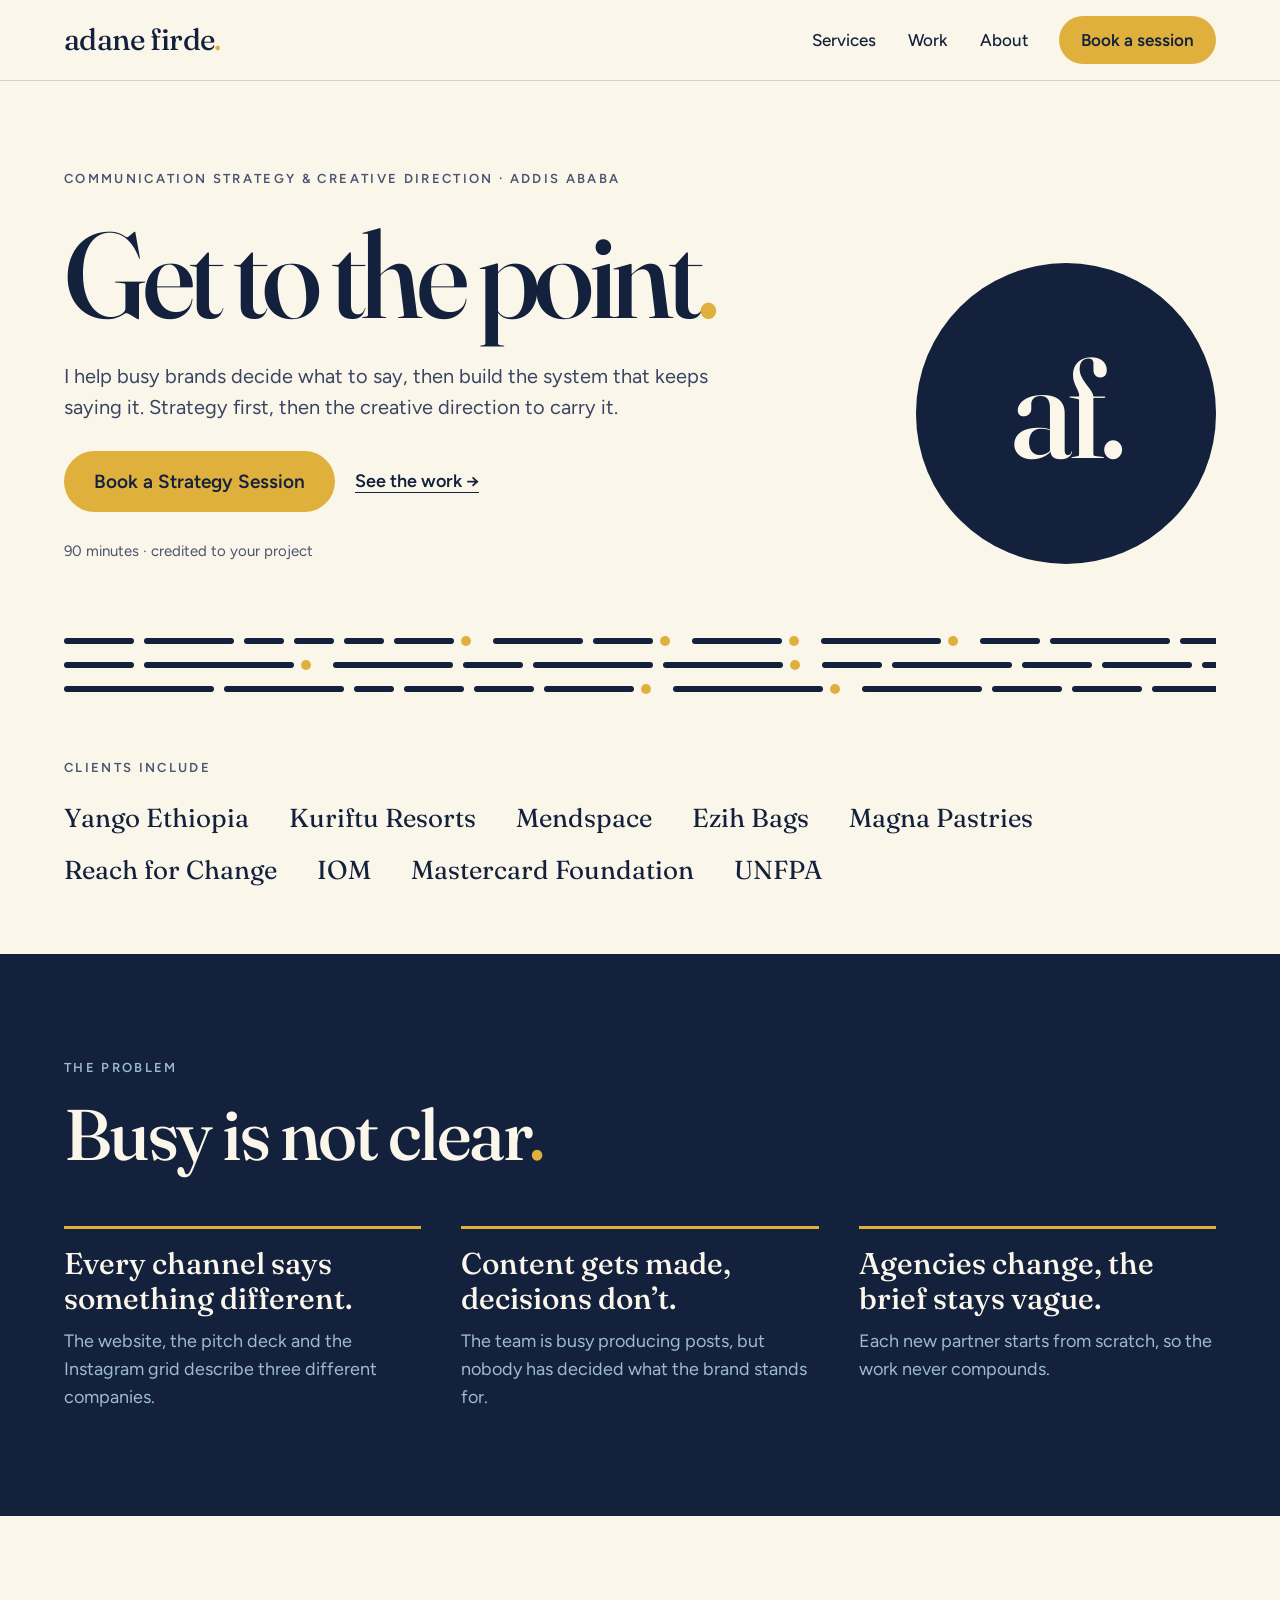
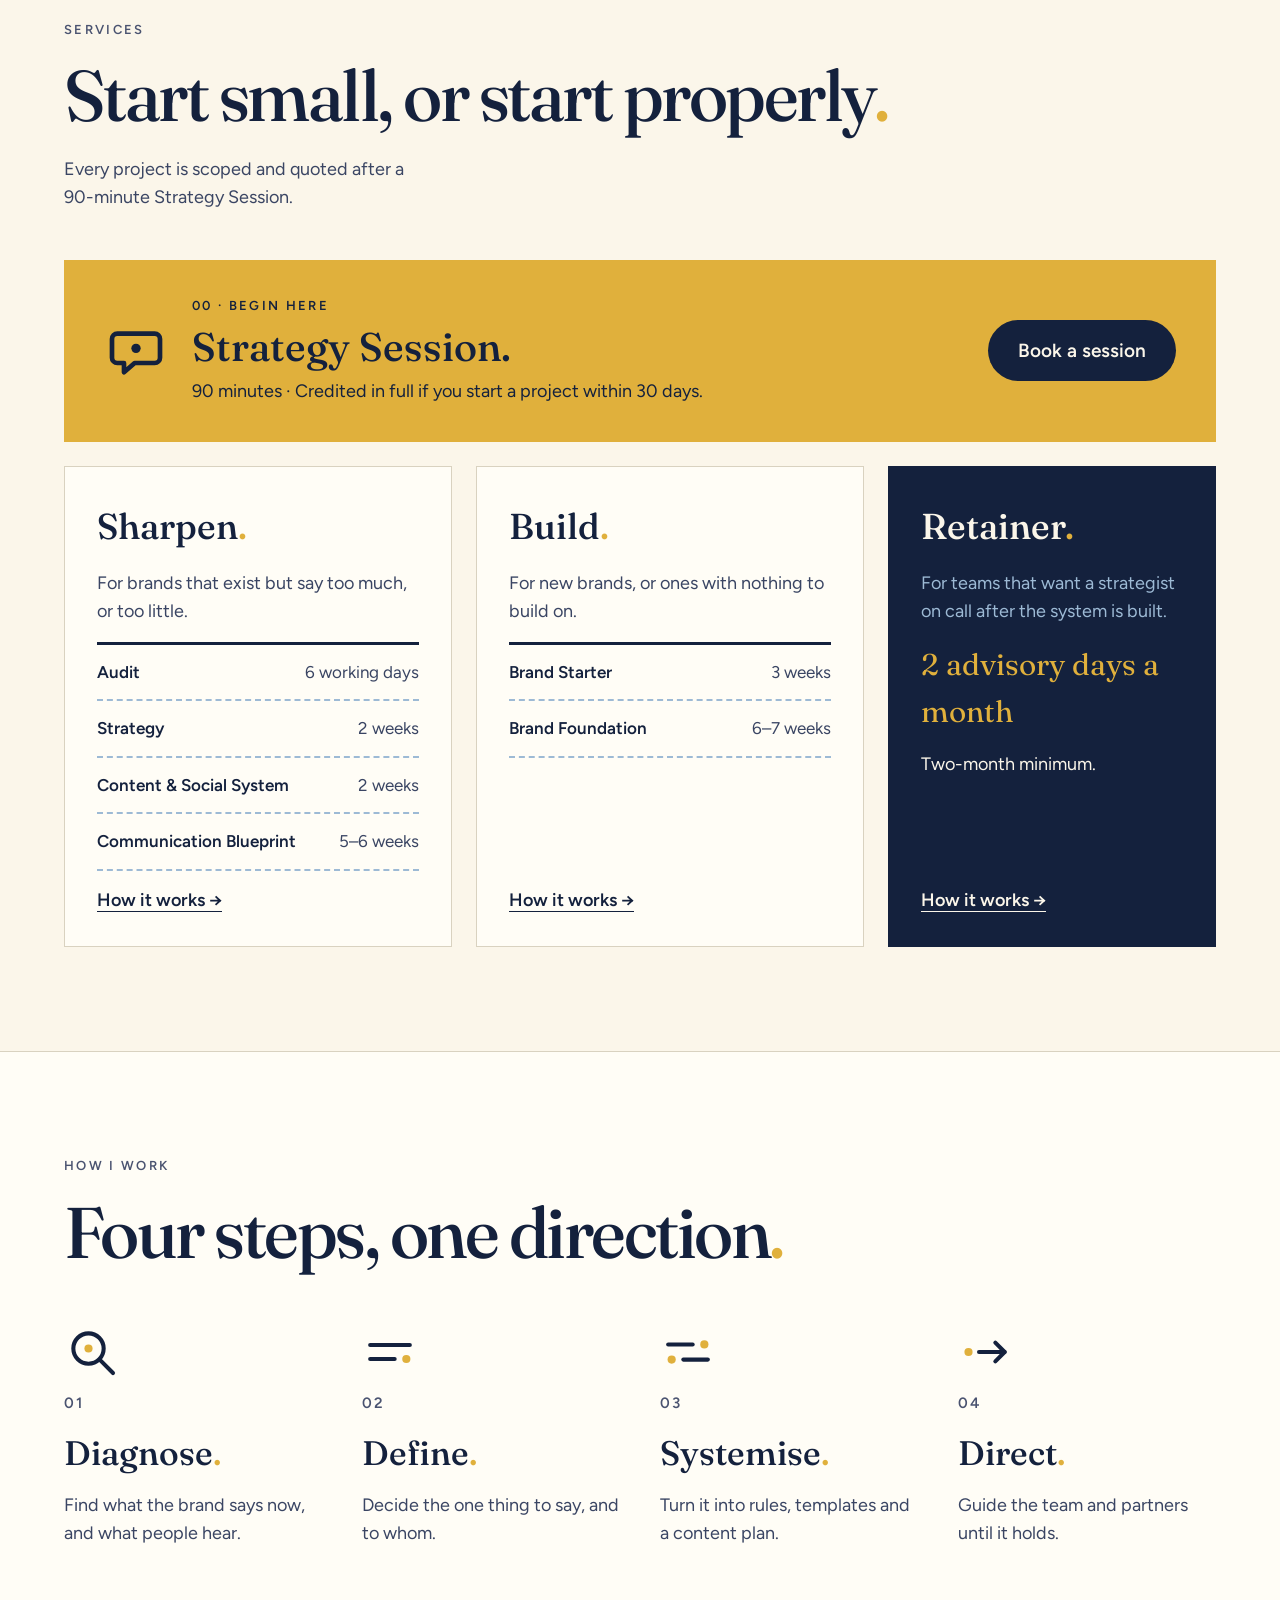
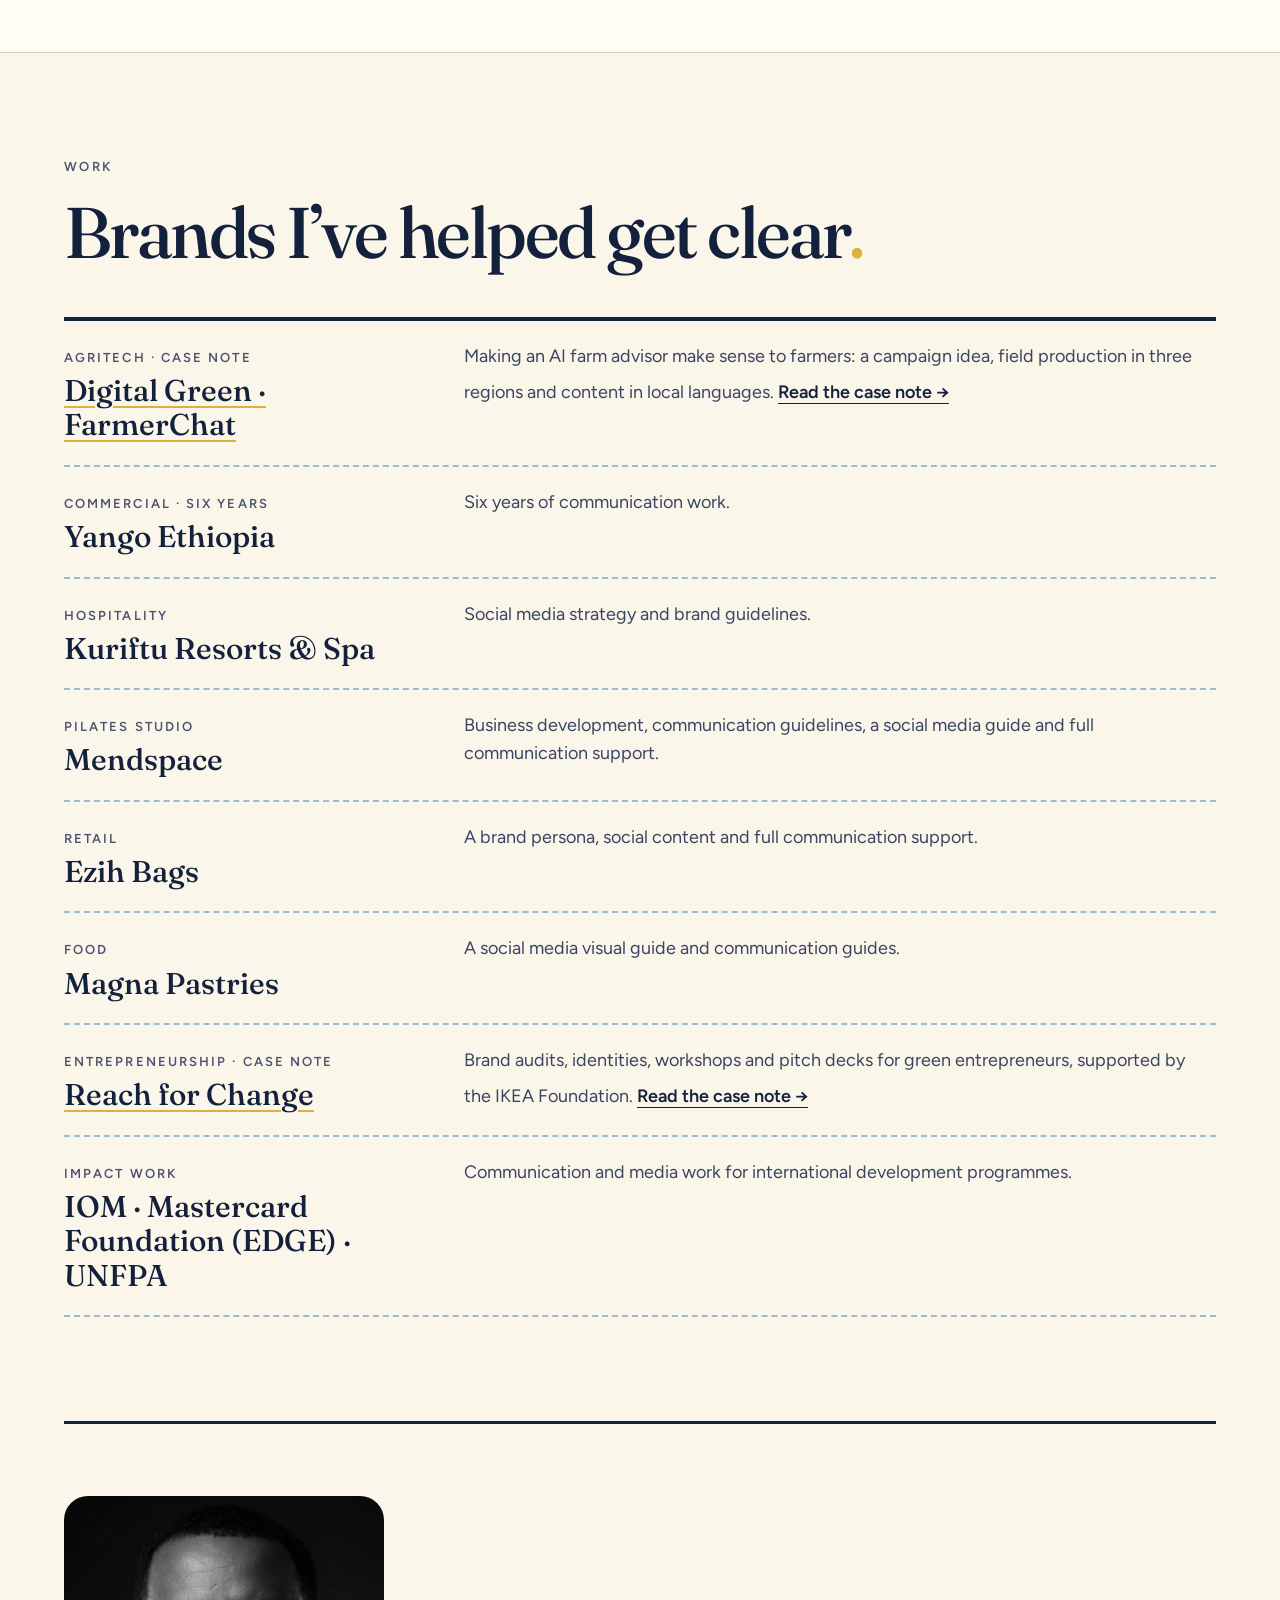
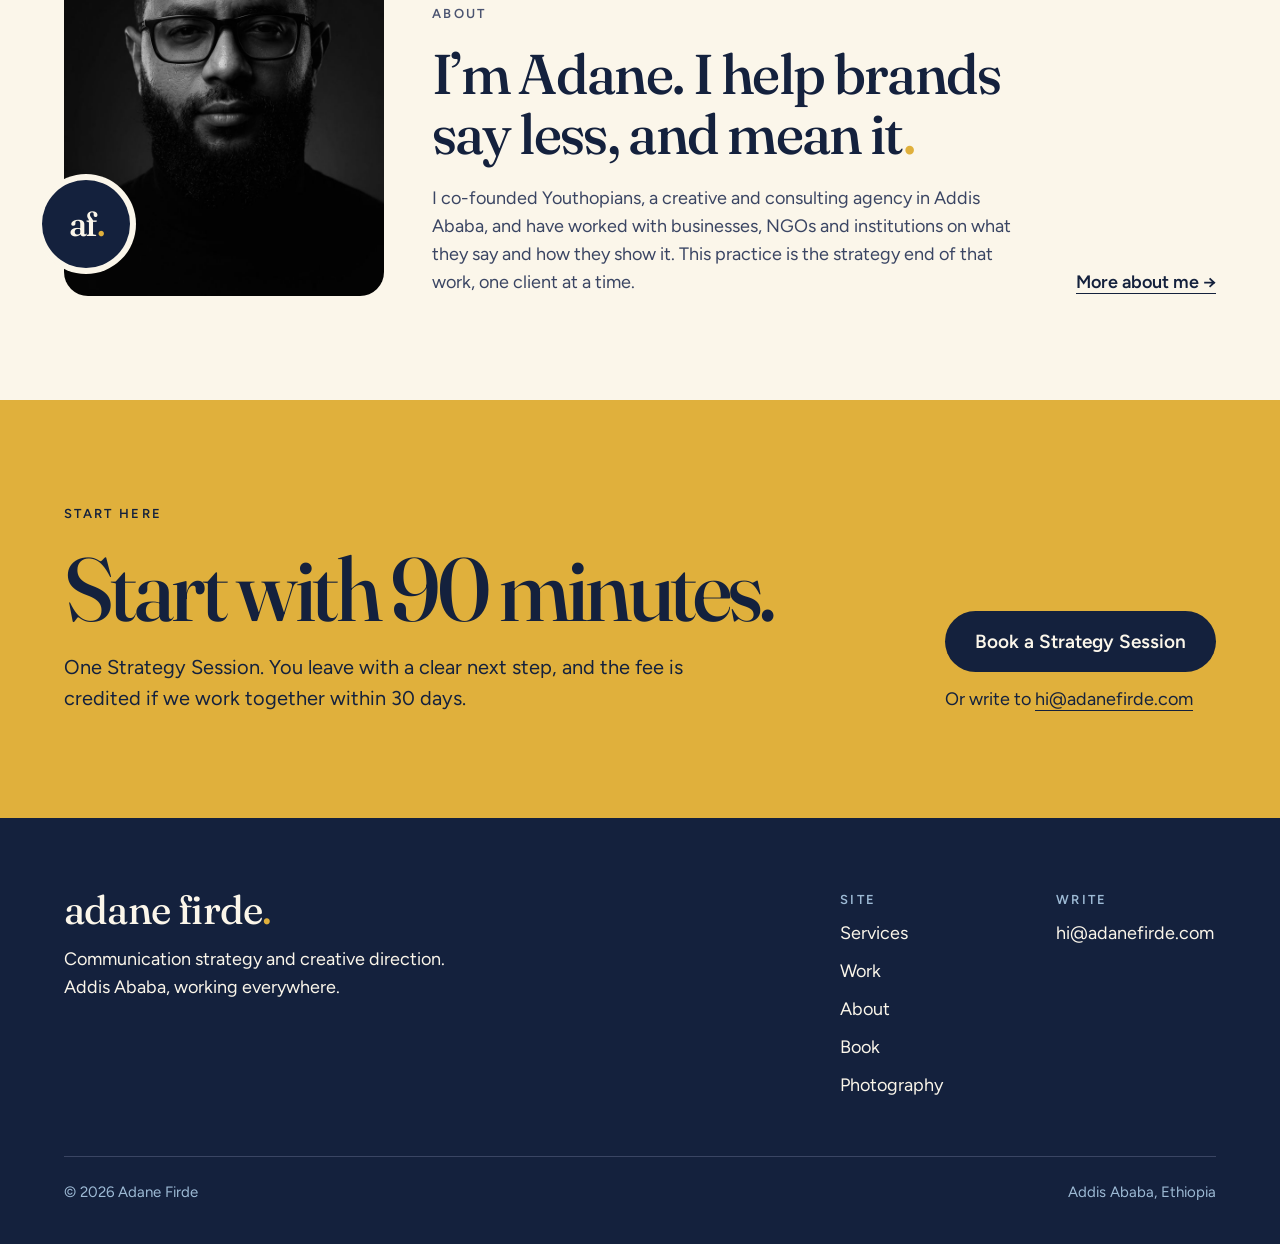
==== commit 2a9b5957: "Add portrait to the About page hero and the home About section Co-Authored-By: Claude Opus 5.5 <nore" ====
--- a/index.html
+++ b/index.html
@@ -33,7 +33,7 @@
 <link rel="preconnect" href="https://fonts.googleapis.com">
 <link rel="preconnect" href="https://fonts.gstatic.com" crossorigin>
 <link href="https://fonts.googleapis.com/css2?family=Fraunces:opsz,wght@9..144,400..600&family=Figtree:wght@400;500;600&display=swap" rel="stylesheet">
-<link rel="stylesheet" href="assets/site.css?v=20261115d">
+<link rel="stylesheet" href="assets/site.css?v=20261115e">
 </head>
 <body>
 <a class="skip" href="#main">Skip to content</a>
@@ -85,6 +85,7 @@
 </div></section>
 <section class="sec" style="padding-top:0" aria-labelledby="a-h"><div class="wrap">
 <div style="border-top:3px solid var(--navy);padding-top:72px;display:flex;flex-wrap:wrap;gap:48px;align-items:flex-end;justify-content:space-between">
+<figure class="portrait portrait-sm"><img src="photos/adane-firde-1200.jpg" srcset="photos/adane-firde-720.jpg 720w, photos/adane-firde-1200.jpg 1200w" sizes="(max-width:600px) 70vw, 320px" width="1200" height="1500" alt="Adane Firde, black and white portrait" loading="lazy"><span class="pseal" aria-hidden="true">af<span class="pt">.</span></span></figure>
 <div class="stack" style="flex:999 1 560px"><p class="lab">About</p><h2 id="a-h" class="serif" style="font-size:clamp(34px,4.4vw,56px);line-height:1.08;letter-spacing:-.03em">I’m Adane. I help brands say less, and mean it<span class="pt">.</span></h2>
 <p class="t" style="max-width:660px">I co-founded Youthopians, a creative and consulting agency in Addis Ababa, and have worked with businesses, NGOs and institutions on what they say and how they show it. This practice is the strategy end of that work, one client at a time.</p></div>
 <a class="more" href="about/">More about me →</a></div></div></section>
--- a/assets/site.css
+++ b/assets/site.css
@@ -395,3 +395,16 @@
 .cn-repeat p{font-size:18px;line-height:1.5;max-width:90ch}
 @media (max-width:900px){.cn-kpis4{grid-template-columns:1fr 1fr}}
 @media (max-width:600px){.cn-repeat{flex-direction:column;gap:12px;padding:20px}.cn-repeat p{font-size:16px}.cn-kpis4{margin-top:32px}}
+/* portrait */
+.portrait{position:relative;margin:0 0 0 auto;width:100%;max-width:440px}
+.portrait img{display:block;width:100%;height:auto;aspect-ratio:4/5;object-fit:cover;border-radius:24px;background:#111}
+.portrait .pseal{position:absolute;left:-30px;bottom:40px;width:116px;height:116px;border-radius:50%;background:var(--navy);box-shadow:0 0 0 6px var(--cream);display:flex;align-items:center;justify-content:center;white-space:nowrap;font-family:var(--serif);font-weight:500;font-size:46px;letter-spacing:-.04em;color:var(--cream);line-height:1}
+.portrait-sm{flex:0 1 320px;margin:0;max-width:320px}
+.portrait-sm .pseal{width:88px;height:88px;font-size:34px;left:-22px;bottom:28px}
+@media (max-width:600px){
+ .hero-r:has(.portrait){order:0;flex:1 1 100%}
+ .portrait{max-width:100%;margin:8px 0 0}
+ .portrait img{border-radius:16px}
+ .portrait .pseal{width:76px;height:76px;font-size:30px;left:auto;right:16px;bottom:16px;box-shadow:0 0 0 4px var(--cream)}
+ .portrait-sm{max-width:240px}
+}
